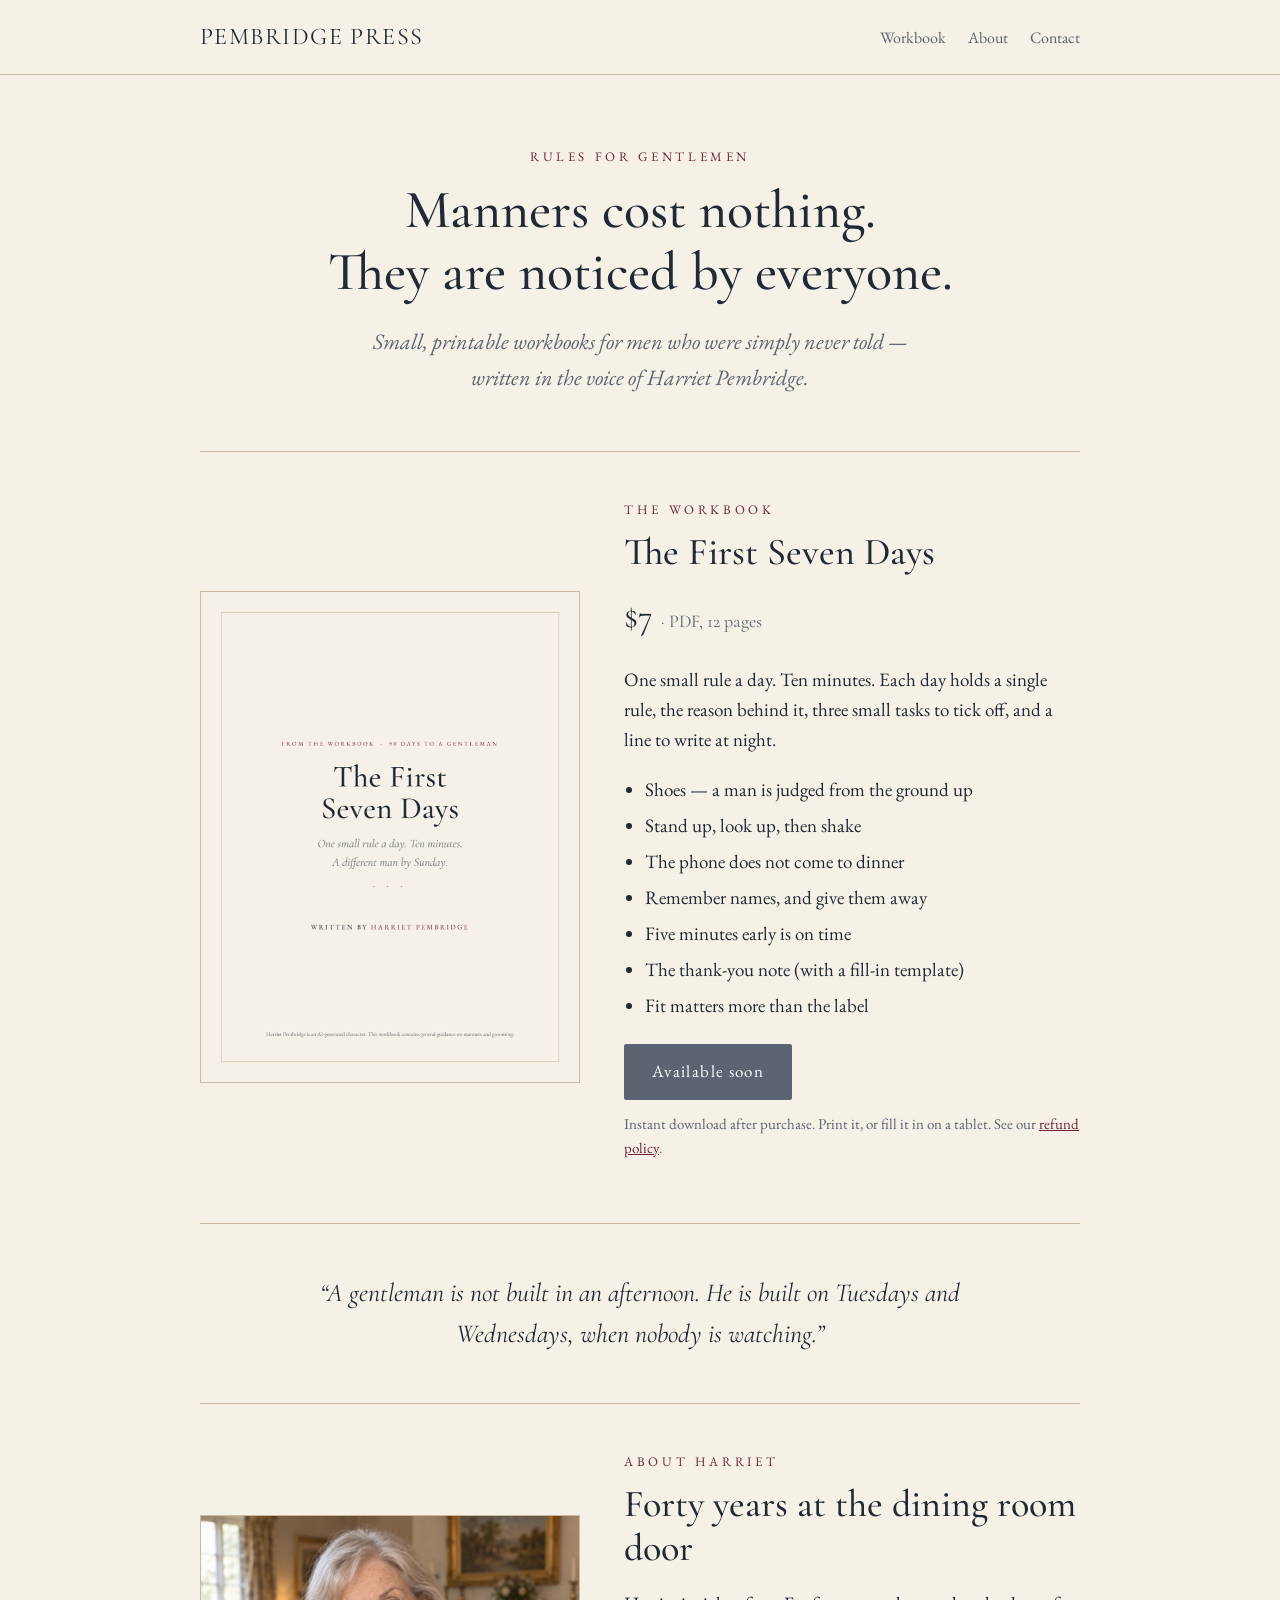
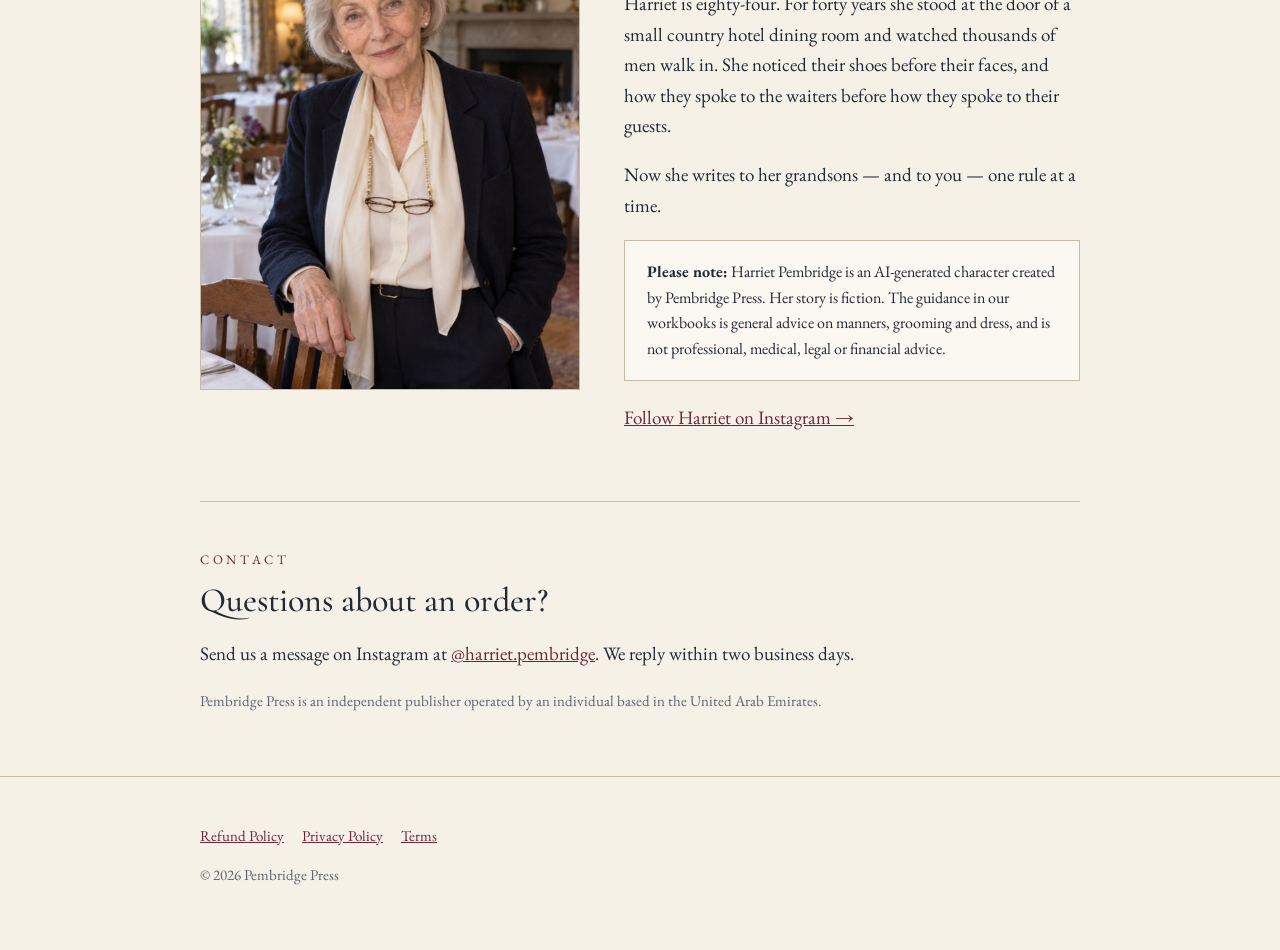
==== index.html @ 54eecc4b "Pembridge Press website Co-Authored-By: Claude Opus 5.5 <noreply@anthropic.com>" ====
<!doctype html>
<html lang="en">
<head>
<meta charset="utf-8">
<meta name="viewport" content="width=device-width, initial-scale=1">
<title>Pembridge Press — Rules for Gentlemen</title>
<meta name="description" content="Printable workbooks on manners, grooming and dress for men, written in the voice of Harriet Pembridge, an AI-generated character.">
<link rel="preconnect" href="https://fonts.googleapis.com">
<link rel="preconnect" href="https://fonts.gstatic.com" crossorigin>
<link href="https://fonts.googleapis.com/css2?family=Cormorant+Garamond:ital,wght@0,500;1,400&family=EB+Garamond:ital,wght@0,400;0,500;1,400&display=swap" rel="stylesheet">
<link rel="stylesheet" href="style.css">
</head>
<body>

<header class="top">
  <div class="wrap">
    <a class="brand" href="./">PEMBRIDGE PRESS</a>
    <nav>
      <a href="#workbook">Workbook</a>
      <a href="#about">About</a>
      <a href="#contact">Contact</a>
    </nav>
  </div>
</header>

<div class="wrap">
  <div class="hero">
    <p class="eyebrow">Rules for Gentlemen</p>
    <h1>Manners cost nothing.<br>They are noticed by everyone.</h1>
    <p class="sub">Small, printable workbooks for men who were simply never told — written in the voice of Harriet Pembridge.</p>
  </div>

  <section id="workbook">
    <div class="split">
      <img src="cover.png" alt="Cover of The First Seven Days workbook" width="695" height="900">
      <div>
        <p class="eyebrow">The workbook</p>
        <h2 style="font-size:38px">The First Seven Days</h2>
        <p class="price">$7 <span style="font-size:18px;color:var(--soft)">· PDF, 12 pages</span></p>
        <p>One small rule a day. Ten minutes. Each day holds a single rule, the reason behind it, three small tasks to tick off, and a line to write at night.</p>
        <ul class="inside">
          <li>Shoes — a man is judged from the ground up</li>
          <li>Stand up, look up, then shake</li>
          <li>The phone does not come to dinner</li>
          <li>Remember names, and give them away</li>
          <li>Five minutes early is on time</li>
          <li>The thank-you note (with a fill-in template)</li>
          <li>Fit matters more than the label</li>
        </ul>
        <a class="button disabled" href="#" aria-disabled="true">Available soon</a>
        <p class="note">Instant download after purchase. Print it, or fill it in on a tablet. See our <a href="refund.html">refund policy</a>.</p>
      </div>
    </div>
  </section>

  <section>
    <p class="quote">“A gentleman is not built in an afternoon. He is built on Tuesdays and Wednesdays, when nobody is watching.”</p>
  </section>

  <section id="about">
    <div class="split">
      <img src="harriet.jpg" alt="Harriet Pembridge, an AI-generated character, standing in a hotel dining room" width="560" height="700">
      <div>
        <p class="eyebrow">About Harriet</p>
        <h2 style="font-size:38px">Forty years at the dining room door</h2>
        <p>Harriet is eighty-four. For forty years she stood at the door of a small country hotel dining room and watched thousands of men walk in. She noticed their shoes before their faces, and how they spoke to the waiters before how they spoke to their guests.</p>
        <p>Now she writes to her grandsons — and to you — one rule at a time.</p>
        <div class="disclosure">
          <strong>Please note:</strong> Harriet Pembridge is an AI-generated character created by Pembridge Press. Her story is fiction. The guidance in our workbooks is general advice on manners, grooming and dress, and is not professional, medical, legal or financial advice.
        </div>
        <p style="margin-top:1.2em"><a href="https://www.instagram.com/harriet.pembridge/">Follow Harriet on Instagram →</a></p>
      </div>
    </div>
  </section>

  <section id="contact">
    <p class="eyebrow">Contact</p>
    <h2 style="font-size:34px">Questions about an order?</h2>
    <p>Send us a message on Instagram at <a href="https://www.instagram.com/harriet.pembridge/">@harriet.pembridge</a>. We reply within two business days.</p>
    <p class="note">Pembridge Press is an independent publisher operated by an individual based in the United Arab Emirates.</p>
  </section>
</div>

<footer>
  <div class="wrap">
    <p class="links"><a href="refund.html">Refund Policy</a><a href="privacy.html">Privacy Policy</a><a href="terms.html">Terms</a></p>
    <p>© 2026 Pembridge Press</p>
  </div>
</footer>

</body>
</html>
---- style.css ----
:root {
  --paper: #f6f1e7;
  --card: #fbf8f2;
  --ink: #1f2a36;
  --soft: #5b6470;
  --accent: #6b2737;
  --rule: #c9bba3;
}
* { box-sizing: border-box; }
html, body { margin: 0; padding: 0; }
body {
  background: var(--paper);
  color: var(--ink);
  font-family: "EB Garamond", Georgia, serif;
  font-size: 19px;
  line-height: 1.6;
}
a { color: var(--accent); }
h1, h2, h3 { font-family: "Cormorant Garamond", Georgia, serif; font-weight: 500; line-height: 1.15; margin: 0 0 0.4em; }
.wrap { max-width: 920px; margin: 0 auto; padding: 0 20px; }
header.top { border-bottom: 1px solid var(--rule); }
header.top .wrap { display: flex; justify-content: space-between; align-items: center; padding-top: 18px; padding-bottom: 18px; }
.brand { font-family: "Cormorant Garamond", serif; font-size: 24px; letter-spacing: 0.06em; color: var(--ink); text-decoration: none; }
nav a { margin-left: 18px; font-size: 16px; text-decoration: none; color: var(--soft); }
.eyebrow { font-size: 13px; letter-spacing: 0.28em; text-transform: uppercase; color: var(--accent); margin: 0 0 0.8em; }
.hero { padding: 72px 0 56px; text-align: center; }
.hero h1 { font-size: 54px; }
.hero p.sub { font-style: italic; font-size: 22px; color: var(--soft); margin: 0.4em auto 0; max-width: 560px; }
section { padding: 48px 0; border-top: 1px solid var(--rule); }
.split { display: grid; grid-template-columns: 1fr 1.2fr; gap: 44px; align-items: center; }
.split img { width: 100%; height: auto; display: block; border: 1px solid var(--rule); background: var(--card); }
.price { font-family: "Cormorant Garamond", serif; font-size: 34px; margin: 0.2em 0 0.6em; }
ul.inside { padding-left: 1.1em; margin: 0.6em 0 1.2em; }
ul.inside li { margin-bottom: 0.3em; }
.button {
  display: inline-block; background: var(--accent); color: #fff; text-decoration: none;
  padding: 14px 28px; font-size: 17px; letter-spacing: 0.08em; border-radius: 2px;
}
.button.disabled { background: var(--soft); pointer-events: none; }
.note { font-size: 15px; color: var(--soft); margin-top: 0.8em; }
.quote { font-family: "Cormorant Garamond", serif; font-style: italic; font-size: 26px; text-align: center; max-width: 640px; margin: 0 auto; }
.disclosure { background: var(--card); border: 1px solid var(--rule); padding: 18px 22px; font-size: 16px; margin-top: 1.2em; }
footer { border-top: 1px solid var(--rule); padding: 32px 0 48px; font-size: 15px; color: var(--soft); }
footer .links a { margin-right: 18px; }
.legal { padding: 56px 0; }
.legal h1 { font-size: 42px; }
.legal h2 { font-size: 26px; margin-top: 1.4em; }
.legal p, .legal li { max-width: 680px; }
@media (max-width: 720px) {
  body { font-size: 18px; }
  .hero { padding: 48px 0 36px; }
  .hero h1 { font-size: 32px; }
  .split { grid-template-columns: 1fr; gap: 28px; }
  header.top .wrap { flex-wrap: wrap; gap: 6px 16px; }
  .brand { font-size: 20px; }
  nav a { margin-left: 0; margin-right: 14px; font-size: 15px; }
  .legal h1 { font-size: 34px; }
}
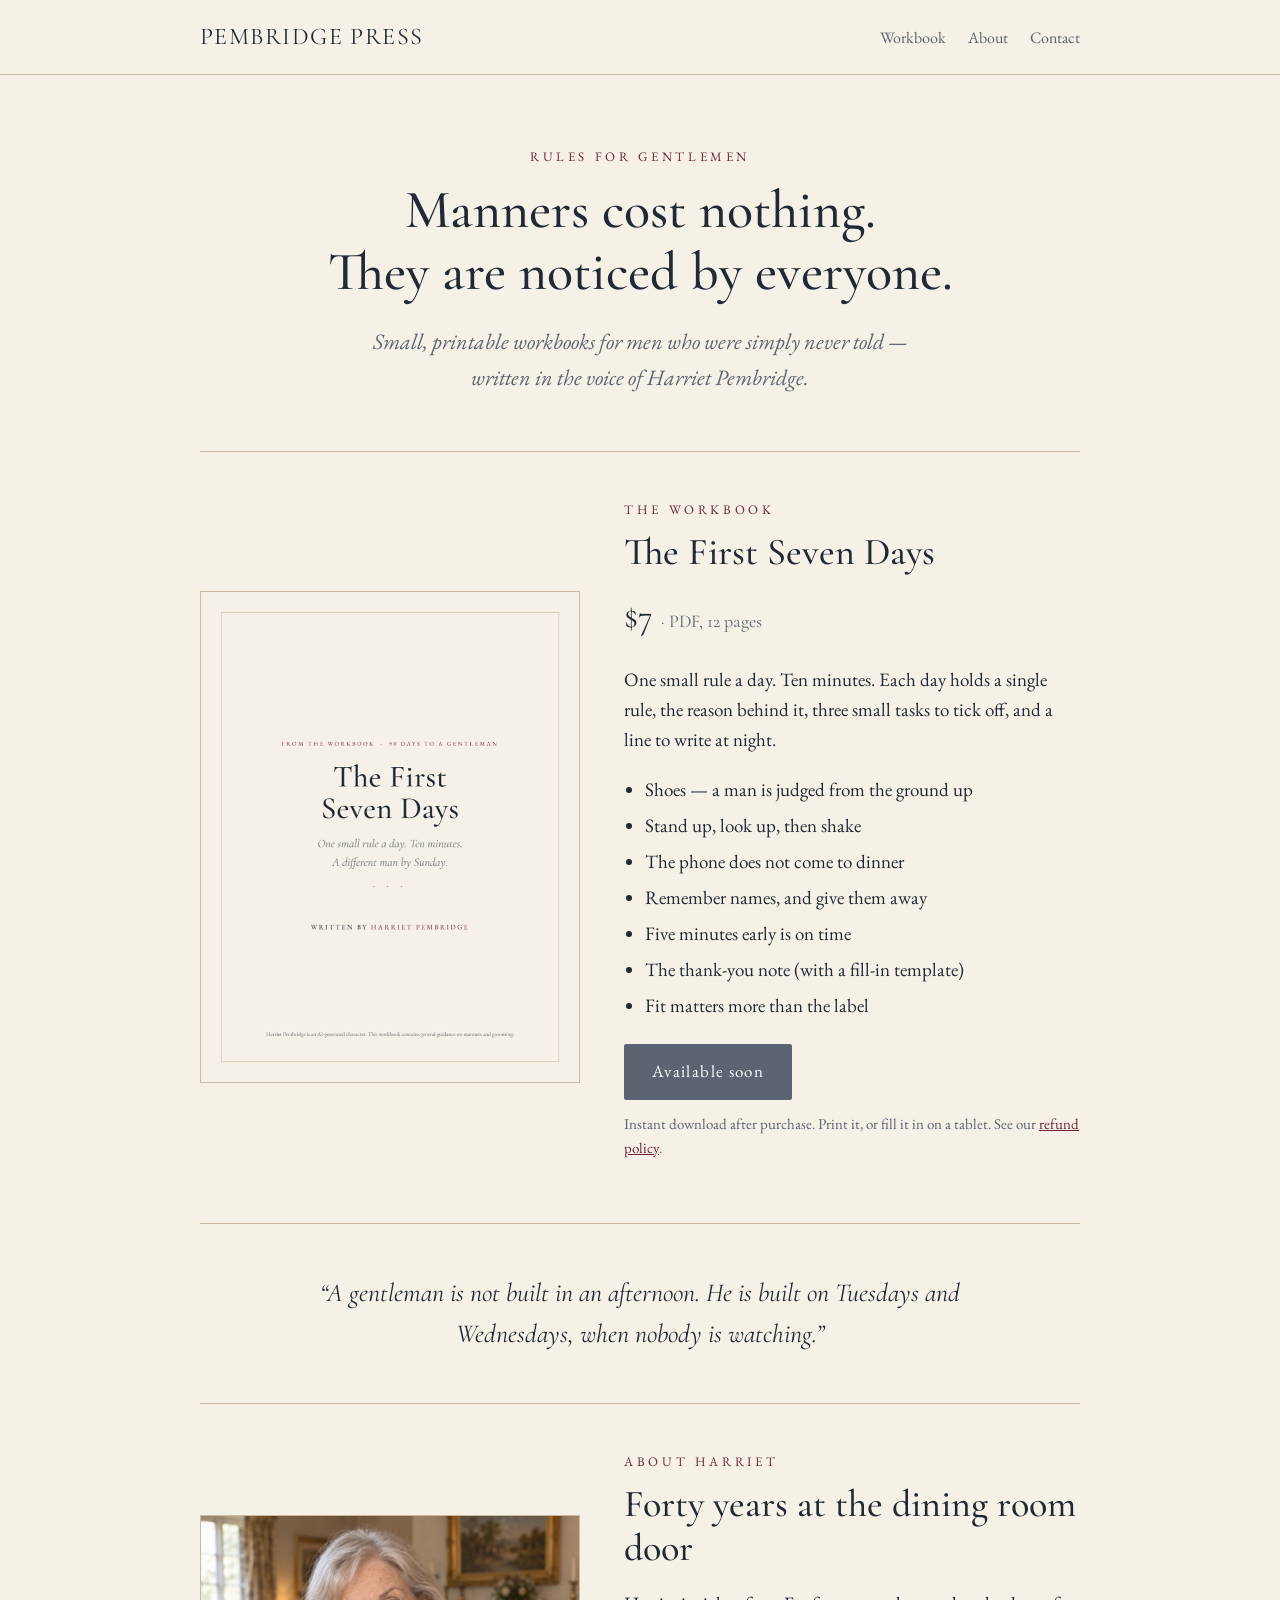
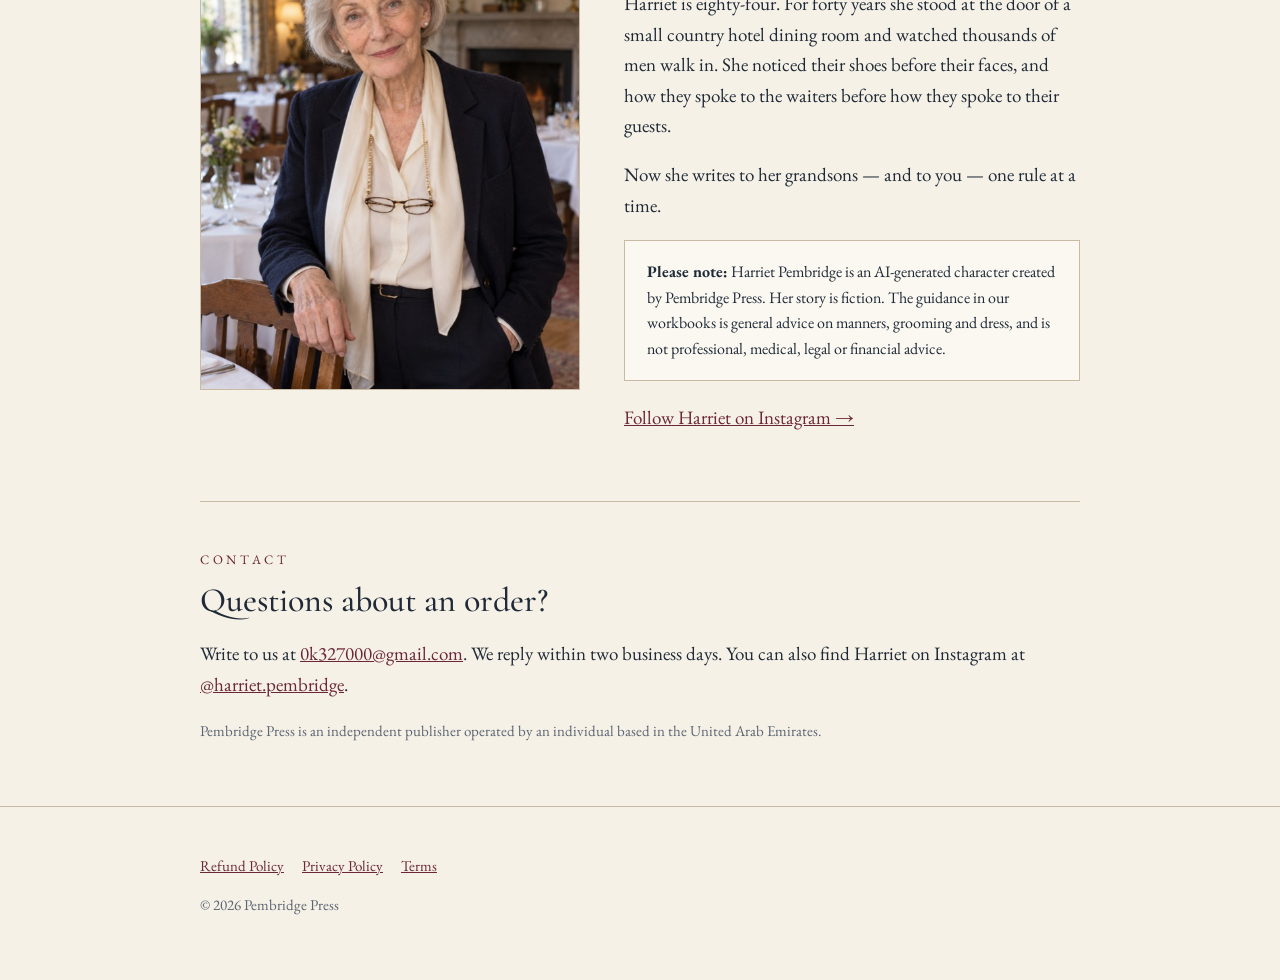
==== commit 5384959f: "Use email as contact Co-Authored-By: Claude Opus 5.5 <noreply@anthropic.com>" ====
--- a/index.html
+++ b/index.html
@@ -76,7 +76,7 @@
   <section id="contact">
     <p class="eyebrow">Contact</p>
     <h2 style="font-size:34px">Questions about an order?</h2>
-    <p>Send us a message on Instagram at <a href="https://www.instagram.com/harriet.pembridge/">@harriet.pembridge</a>. We reply within two business days.</p>
+    <p>Write to us at <a href="mailto:0k327000@gmail.com">0k327000@gmail.com</a>. We reply within two business days. You can also find Harriet on Instagram at <a href="https://www.instagram.com/harriet.pembridge/">@harriet.pembridge</a>.</p>
     <p class="note">Pembridge Press is an independent publisher operated by an individual based in the United Arab Emirates.</p>
   </section>
 </div>
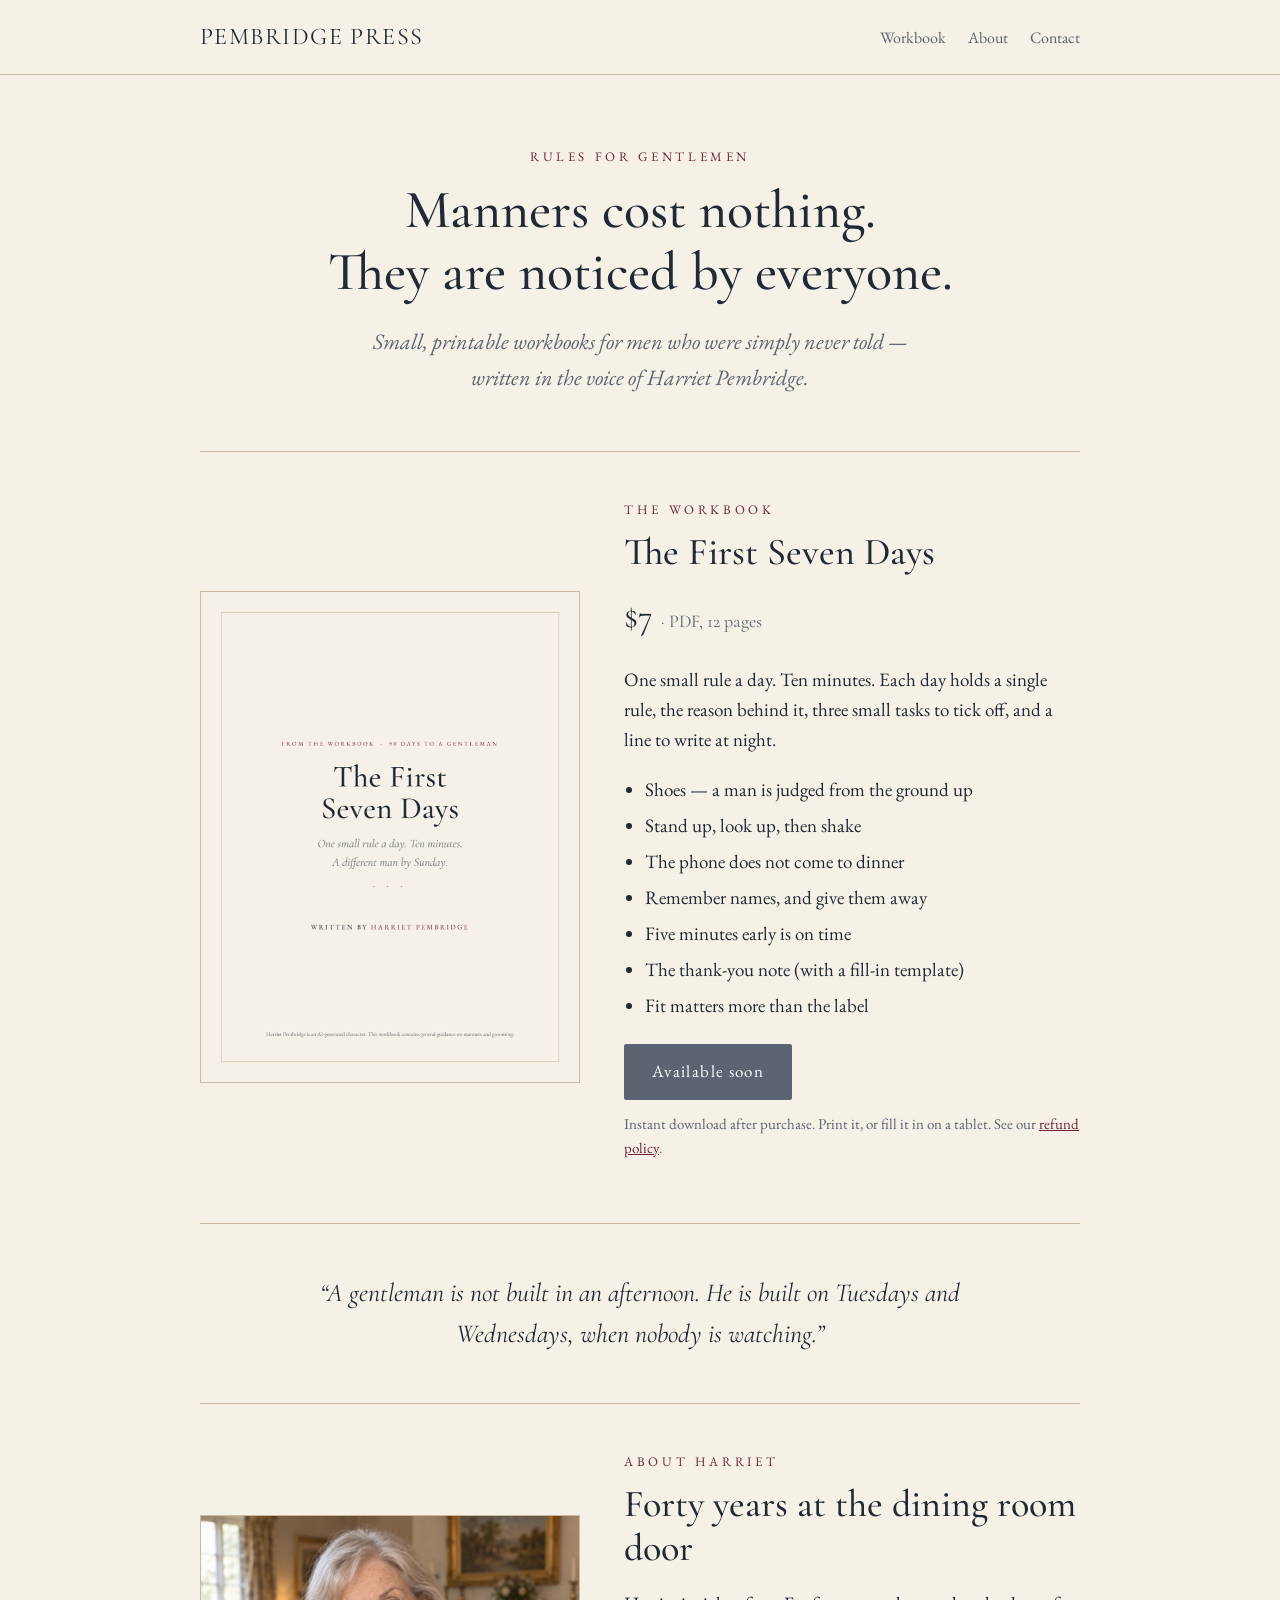
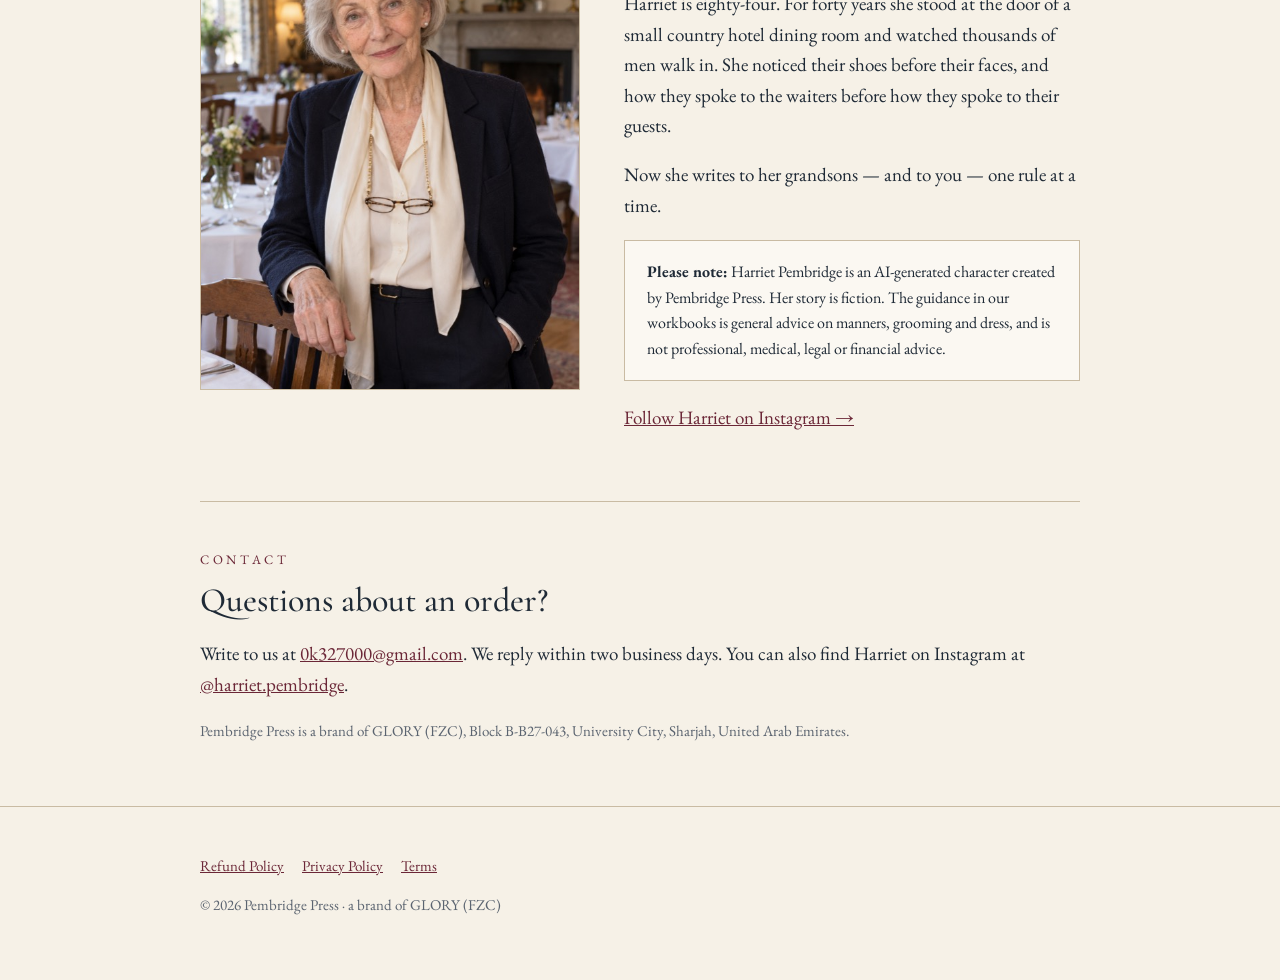
==== commit 37a4f3dc: "Show GLORY (FZC) as operator Co-Authored-By: Claude Opus 5.5 <noreply@anthropic.com>" ====
--- a/index.html
+++ b/index.html
@@ -77,14 +77,14 @@
     <p class="eyebrow">Contact</p>
     <h2 style="font-size:34px">Questions about an order?</h2>
     <p>Write to us at <a href="mailto:0k327000@gmail.com">0k327000@gmail.com</a>. We reply within two business days. You can also find Harriet on Instagram at <a href="https://www.instagram.com/harriet.pembridge/">@harriet.pembridge</a>.</p>
-    <p class="note">Pembridge Press is an independent publisher operated by an individual based in the United Arab Emirates.</p>
+    <p class="note">Pembridge Press is a brand of GLORY (FZC), Block B-B27-043, University City, Sharjah, United Arab Emirates.</p>
   </section>
 </div>
 
 <footer>
   <div class="wrap">
     <p class="links"><a href="refund.html">Refund Policy</a><a href="privacy.html">Privacy Policy</a><a href="terms.html">Terms</a></p>
-    <p>© 2026 Pembridge Press</p>
+    <p>© 2026 Pembridge Press · a brand of GLORY (FZC)</p>
   </div>
 </footer>
 
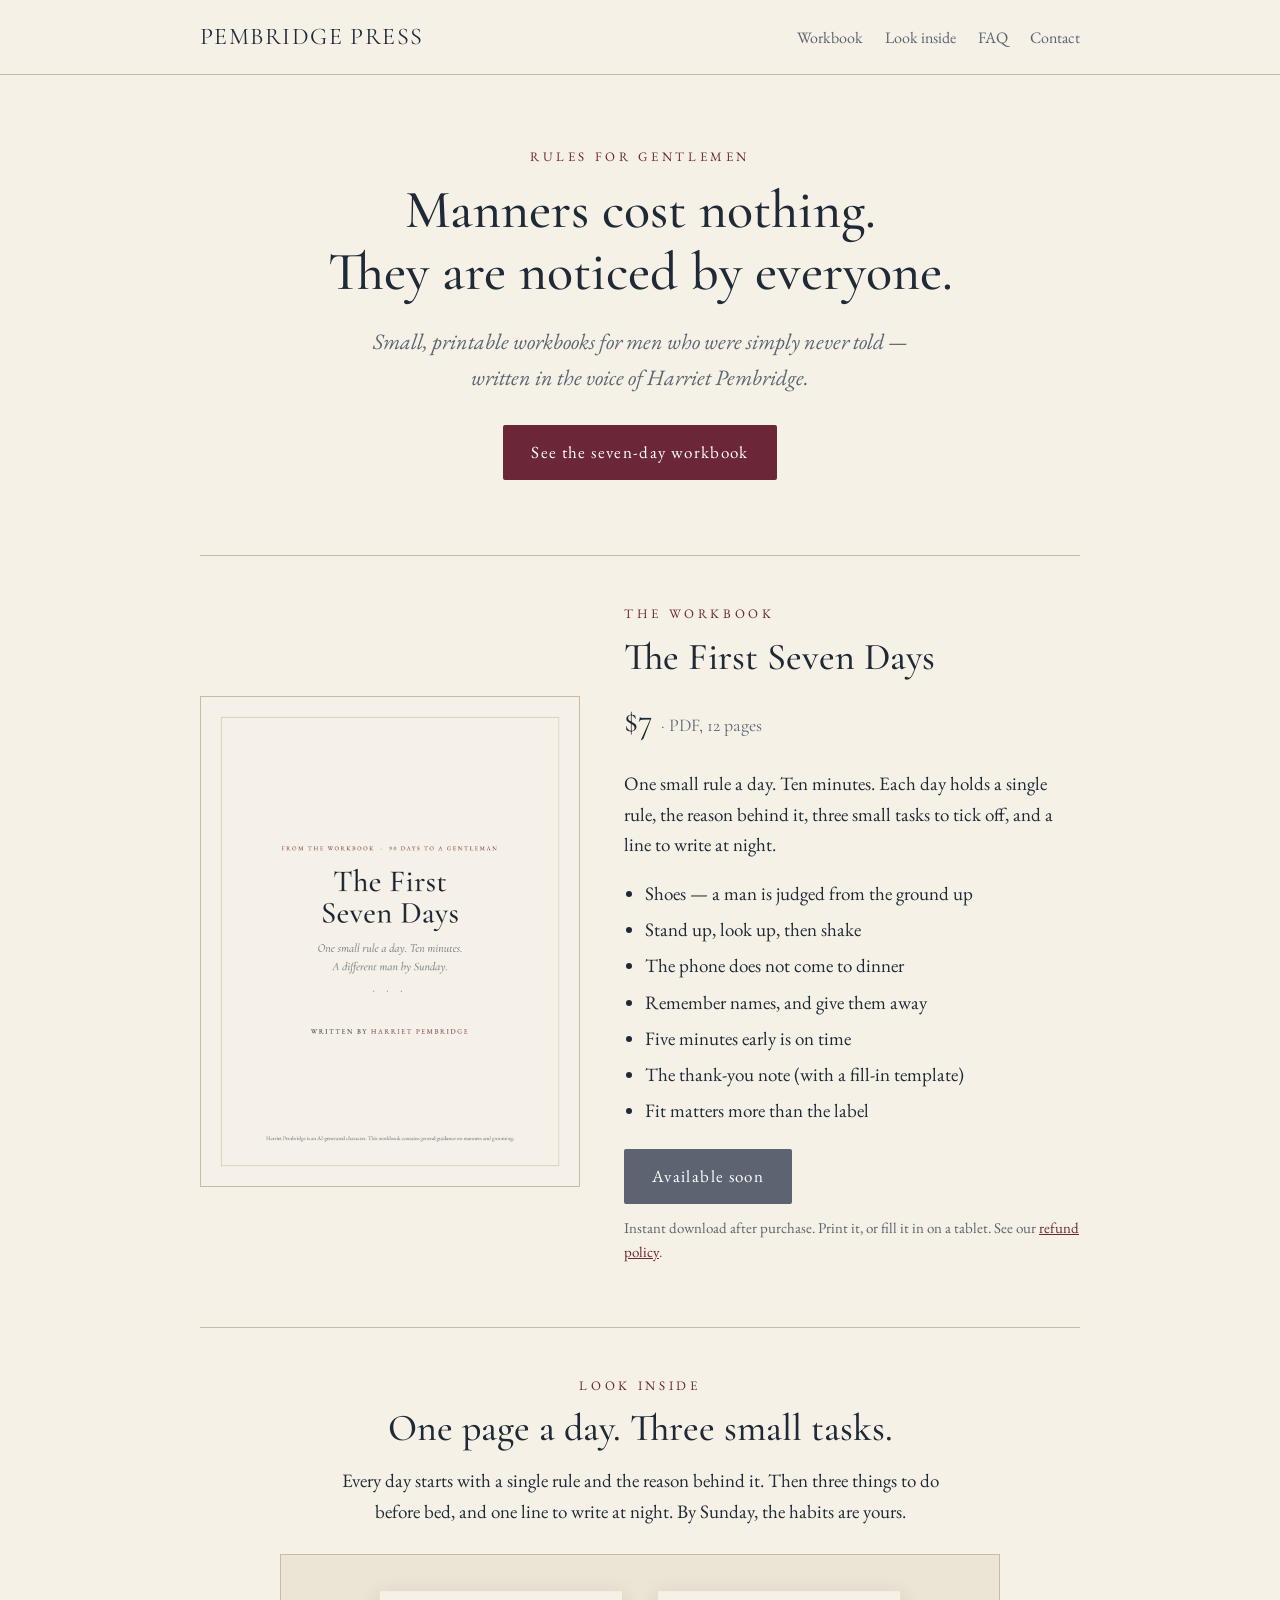
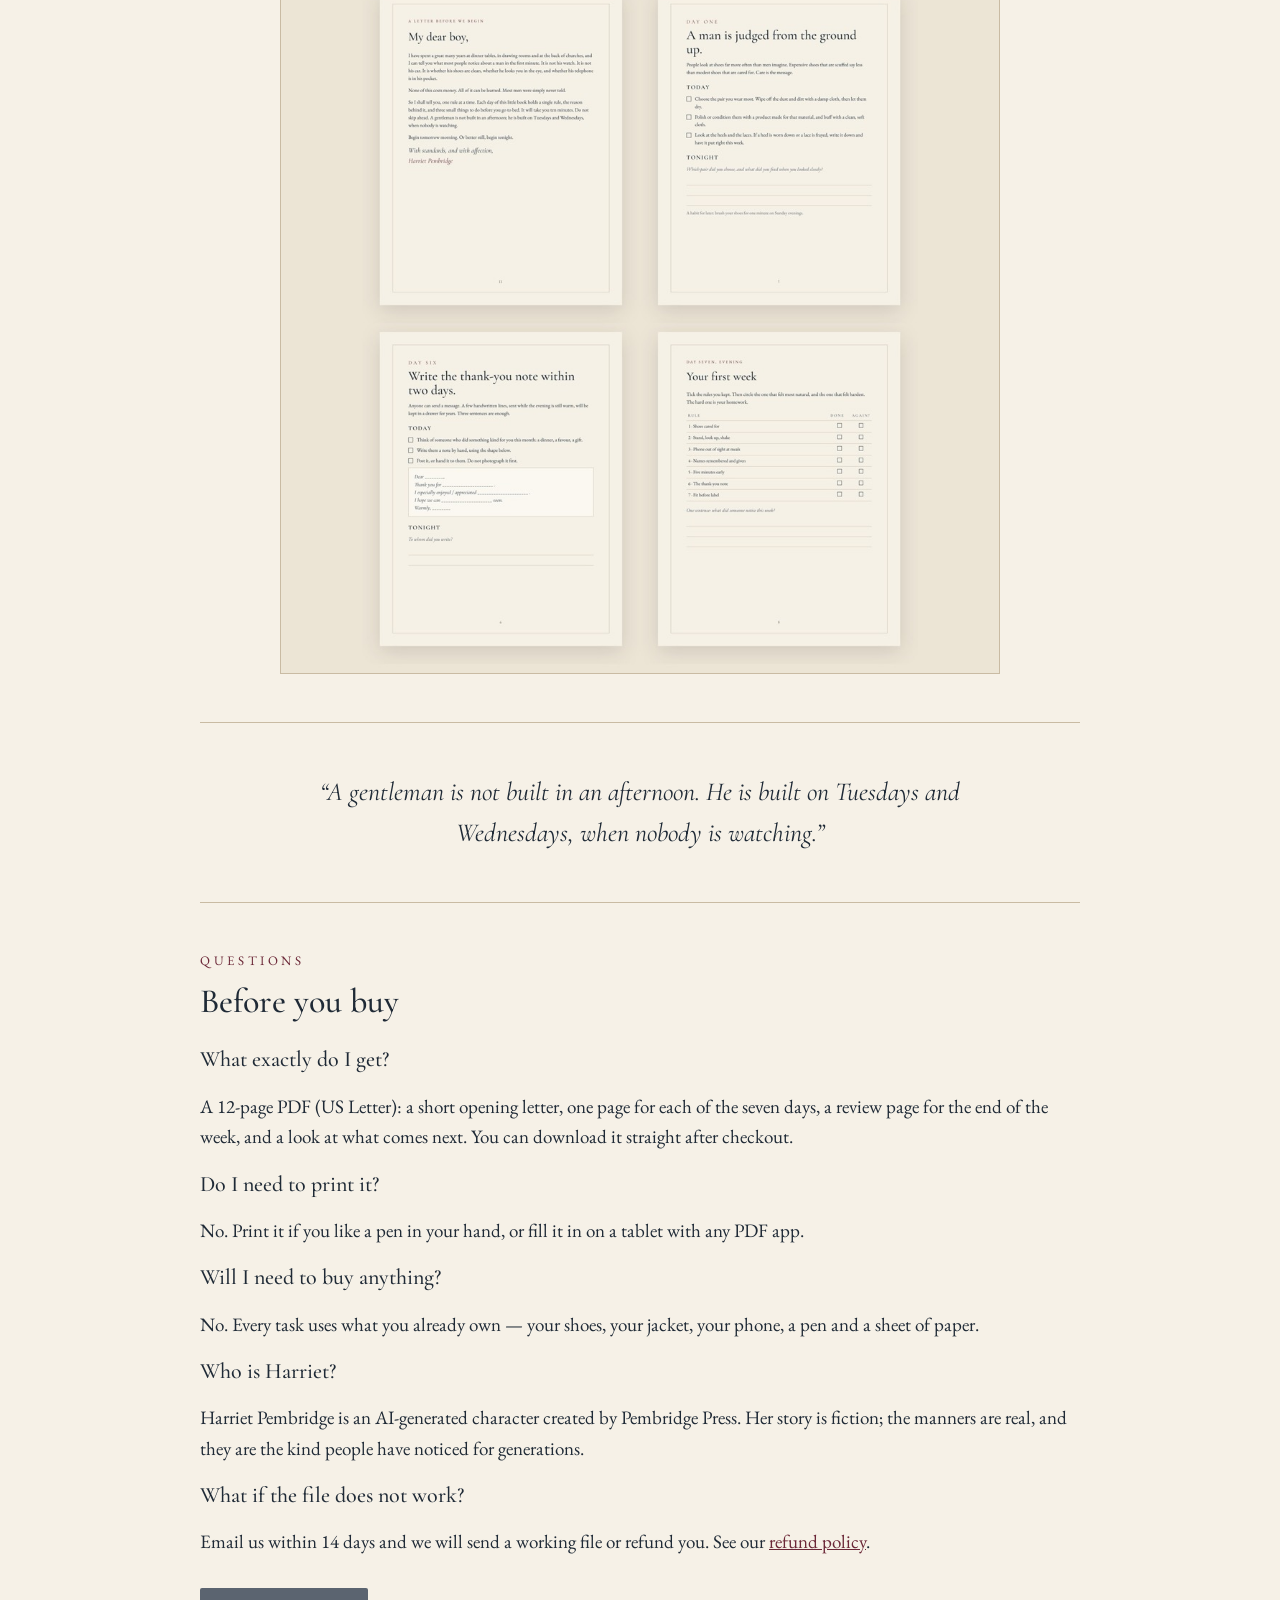
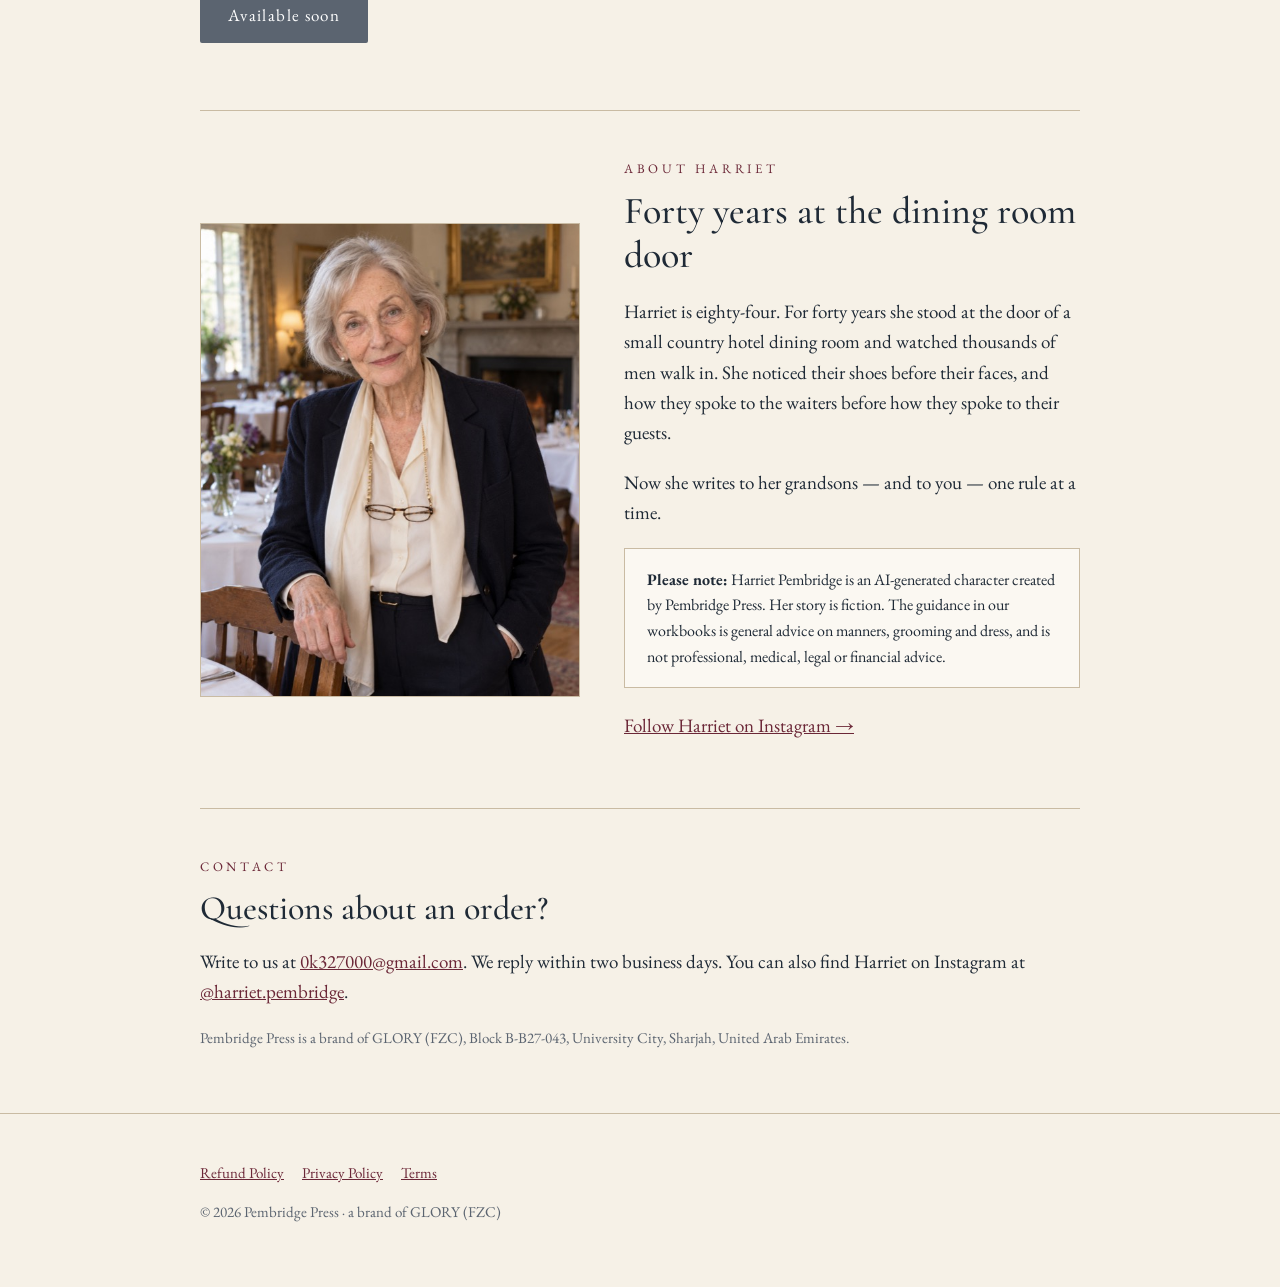
==== commit af5b7d5f: "Add look-inside preview, FAQ, social preview image Co-Authored-By: Claude Opus 5.5 <noreply@anthropi" ====
--- a/index.html
+++ b/index.html
@@ -5,6 +5,11 @@
 <meta name="viewport" content="width=device-width, initial-scale=1">
 <title>Pembridge Press — Rules for Gentlemen</title>
 <meta name="description" content="Printable workbooks on manners, grooming and dress for men, written in the voice of Harriet Pembridge, an AI-generated character.">
+<meta property="og:title" content="The First Seven Days — A Gentleman's Workbook">
+<meta property="og:description" content="One small rule a day. Ten minutes. A different man by Sunday. A 12-page printable workbook from Pembridge Press.">
+<meta property="og:image" content="https://0k327000-boop.github.io/pembridge-press/og.jpg">
+<meta property="og:type" content="website">
+<meta name="twitter:card" content="summary_large_image">
 <link rel="preconnect" href="https://fonts.googleapis.com">
 <link rel="preconnect" href="https://fonts.gstatic.com" crossorigin>
 <link href="https://fonts.googleapis.com/css2?family=Cormorant+Garamond:ital,wght@0,500;1,400&family=EB+Garamond:ital,wght@0,400;0,500;1,400&display=swap" rel="stylesheet">
@@ -17,7 +22,8 @@
     <a class="brand" href="./">PEMBRIDGE PRESS</a>
     <nav>
       <a href="#workbook">Workbook</a>
-      <a href="#about">About</a>
+      <a href="#inside">Look inside</a>
+      <a href="#faq">FAQ</a>
       <a href="#contact">Contact</a>
     </nav>
   </div>
@@ -28,6 +34,7 @@
     <p class="eyebrow">Rules for Gentlemen</p>
     <h1>Manners cost nothing.<br>They are noticed by everyone.</h1>
     <p class="sub">Small, printable workbooks for men who were simply never told — written in the voice of Harriet Pembridge.</p>
+    <p style="margin-top:1.6em"><a class="button buy" href="#workbook">See the seven-day workbook</a></p>
   </div>
 
   <section id="workbook">
@@ -47,14 +54,37 @@
           <li>The thank-you note (with a fill-in template)</li>
           <li>Fit matters more than the label</li>
         </ul>
-        <a class="button disabled" href="#" aria-disabled="true">Available soon</a>
+        <a class="button disabled buy" href="#" aria-disabled="true">Available soon</a>
         <p class="note">Instant download after purchase. Print it, or fill it in on a tablet. See our <a href="refund.html">refund policy</a>.</p>
       </div>
     </div>
   </section>
 
+  <section id="inside">
+    <p class="eyebrow" style="text-align:center">Look inside</p>
+    <h2 style="font-size:38px;text-align:center">One page a day. Three small tasks.</h2>
+    <p style="text-align:center;max-width:620px;margin:0 auto 1.4em">Every day starts with a single rule and the reason behind it. Then three things to do before bed, and one line to write at night. By Sunday, the habits are yours.</p>
+    <img src="inside.jpg" alt="Four pages from inside the workbook: the opening letter, Day One, Day Six with a thank-you note template, and the first-week review" width="1000" height="1000" style="width:100%;max-width:720px;height:auto;display:block;margin:0 auto;border:1px solid var(--rule)">
+  </section>
+
   <section>
     <p class="quote">“A gentleman is not built in an afternoon. He is built on Tuesdays and Wednesdays, when nobody is watching.”</p>
+  </section>
+
+  <section id="faq">
+    <p class="eyebrow">Questions</p>
+    <h2 style="font-size:34px">Before you buy</h2>
+    <h3 style="font-size:22px;margin-top:1.2em">What exactly do I get?</h3>
+    <p>A 12-page PDF (US Letter): a short opening letter, one page for each of the seven days, a review page for the end of the week, and a look at what comes next. You can download it straight after checkout.</p>
+    <h3 style="font-size:22px">Do I need to print it?</h3>
+    <p>No. Print it if you like a pen in your hand, or fill it in on a tablet with any PDF app.</p>
+    <h3 style="font-size:22px">Will I need to buy anything?</h3>
+    <p>No. Every task uses what you already own — your shoes, your jacket, your phone, a pen and a sheet of paper.</p>
+    <h3 style="font-size:22px">Who is Harriet?</h3>
+    <p>Harriet Pembridge is an AI-generated character created by Pembridge Press. Her story is fiction; the manners are real, and they are the kind people have noticed for generations.</p>
+    <h3 style="font-size:22px">What if the file does not work?</h3>
+    <p>Email us within 14 days and we will send a working file or refund you. See our <a href="refund.html">refund policy</a>.</p>
+    <p style="margin-top:1.6em"><a class="button disabled buy" href="#" aria-disabled="true">Available soon</a></p>
   </section>
 
   <section id="about">
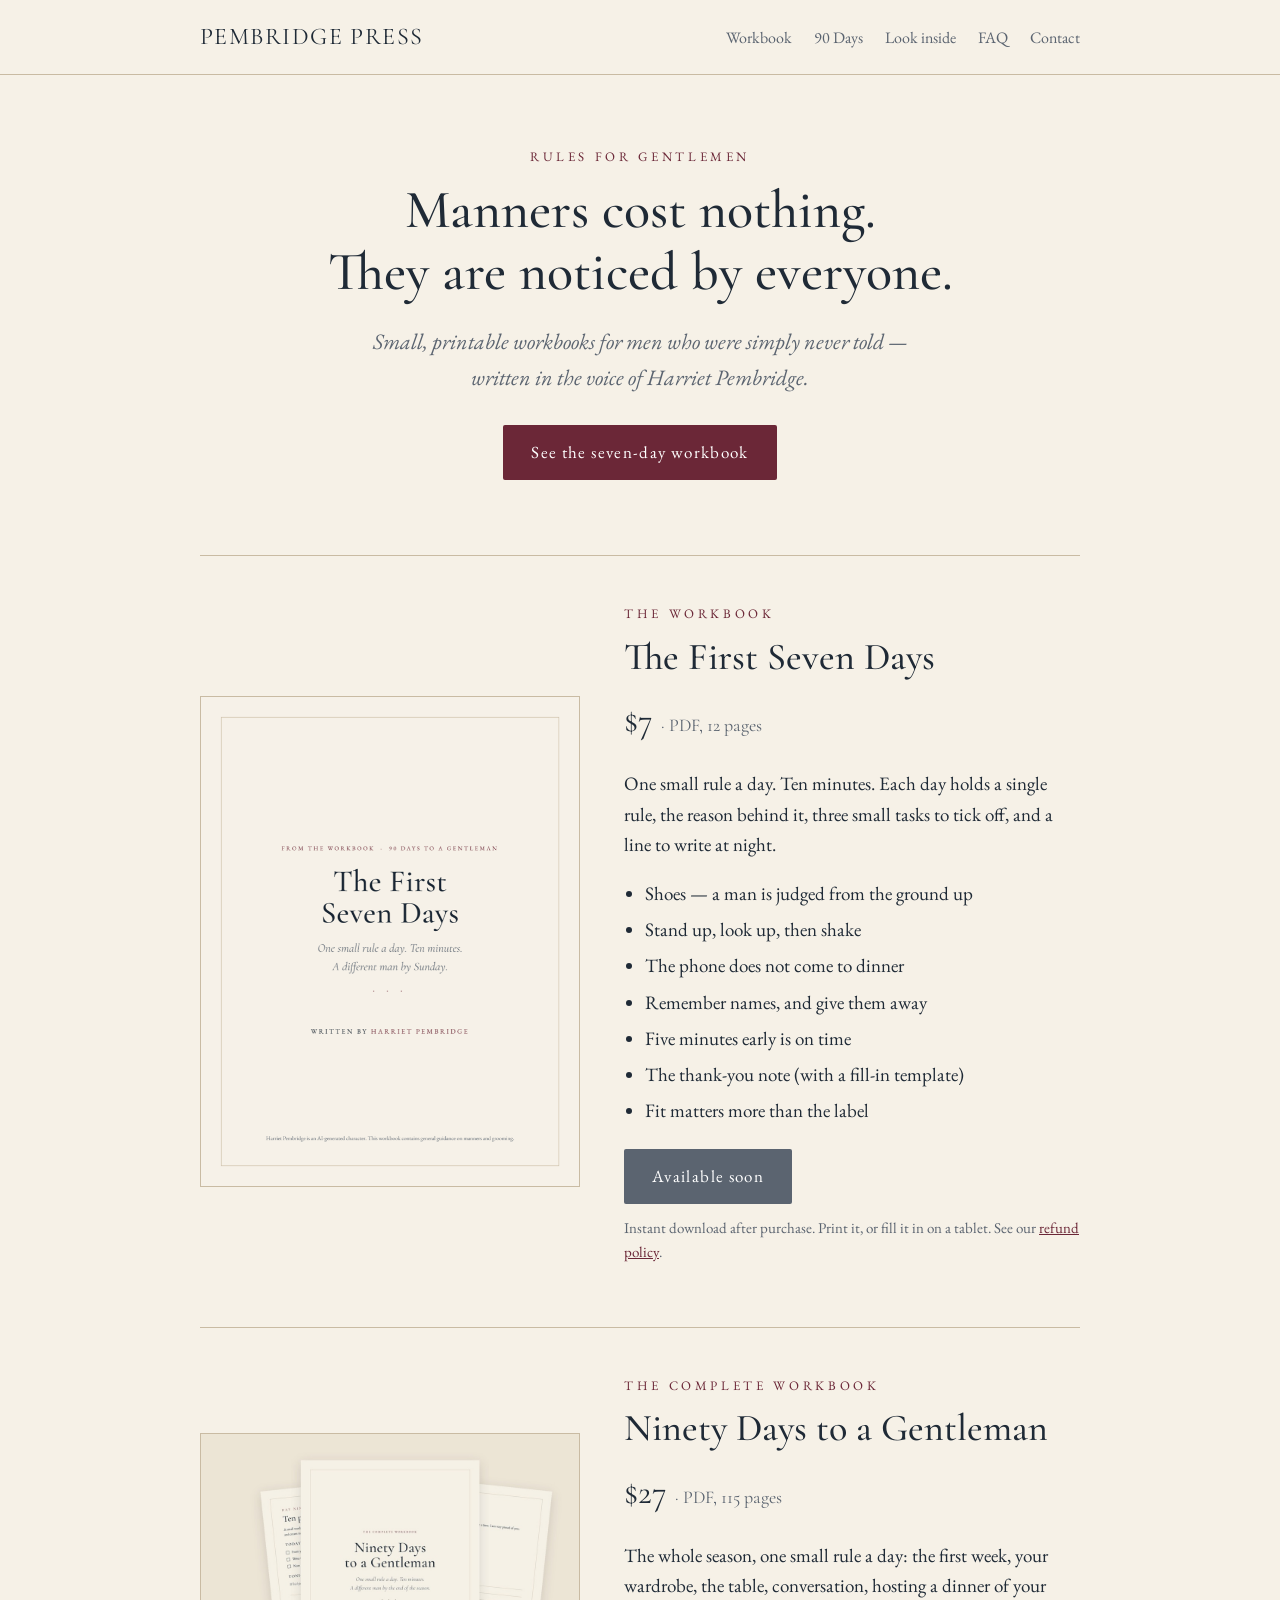
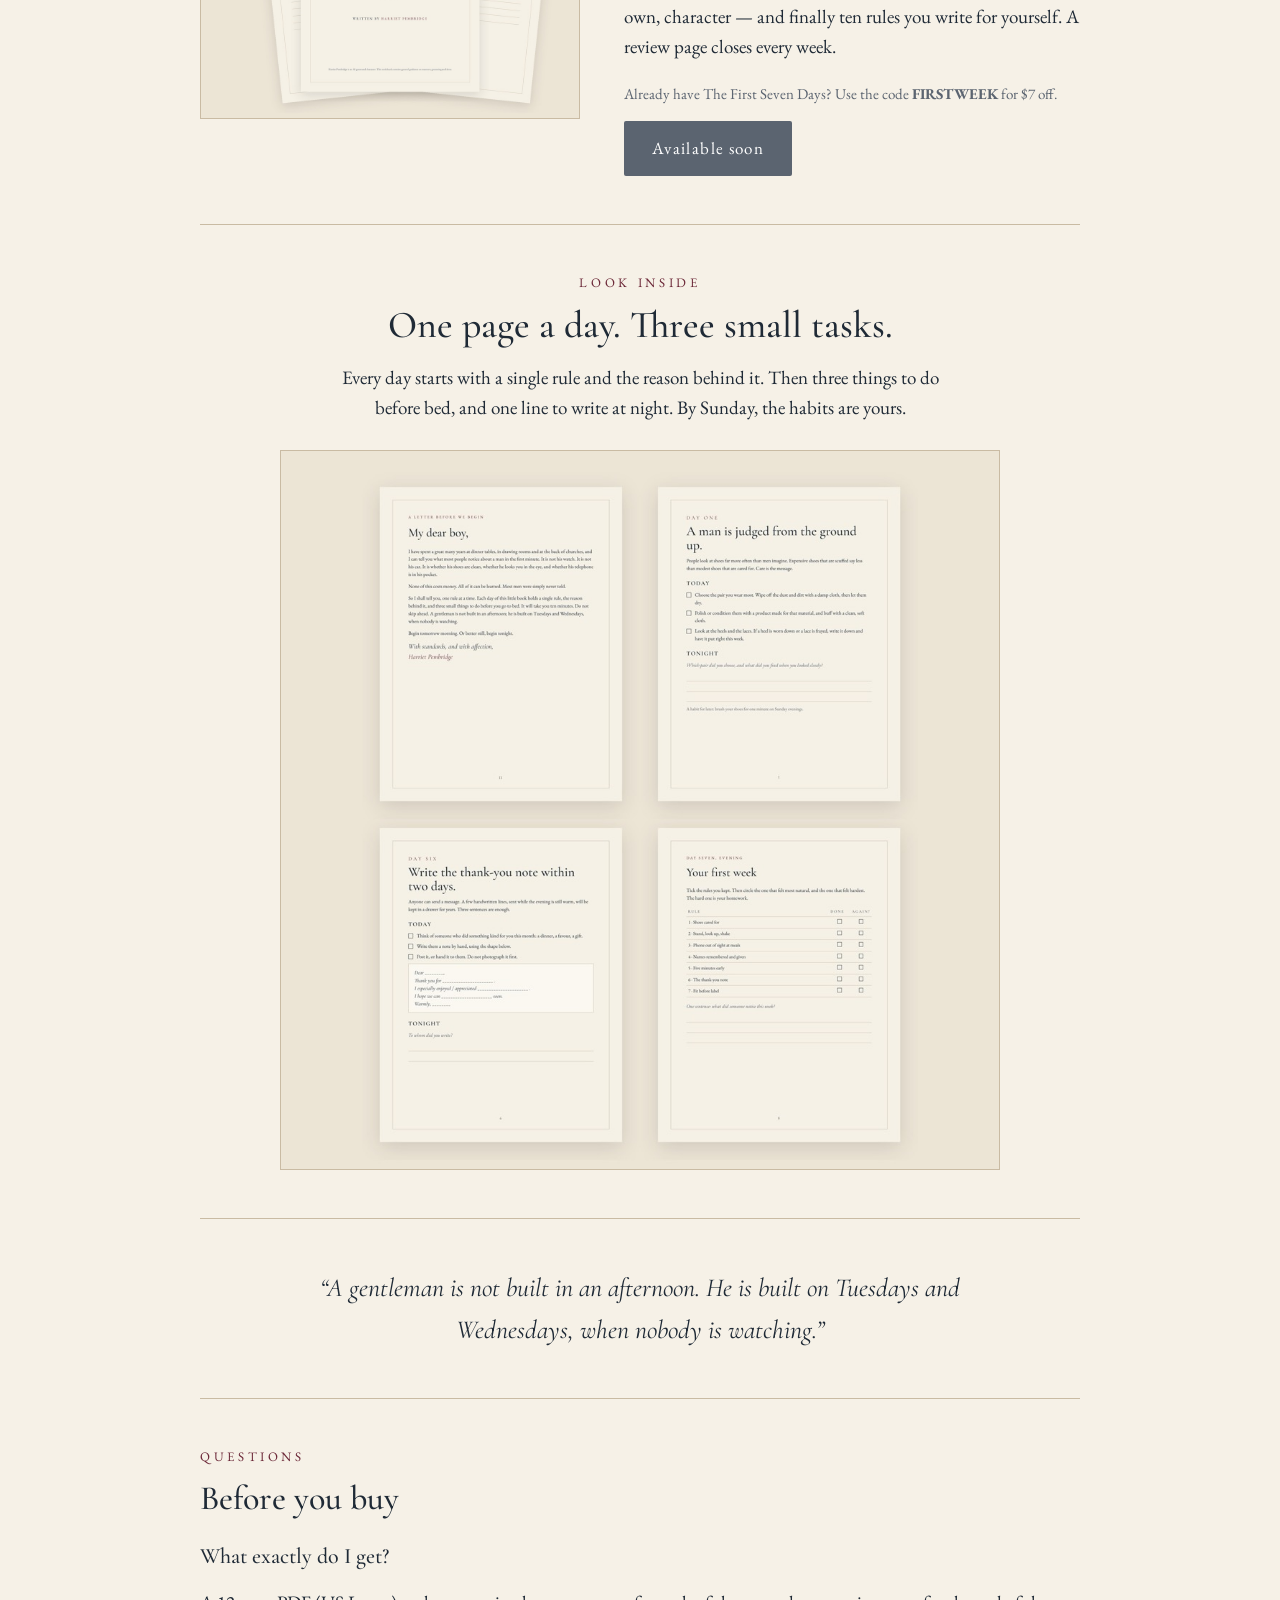
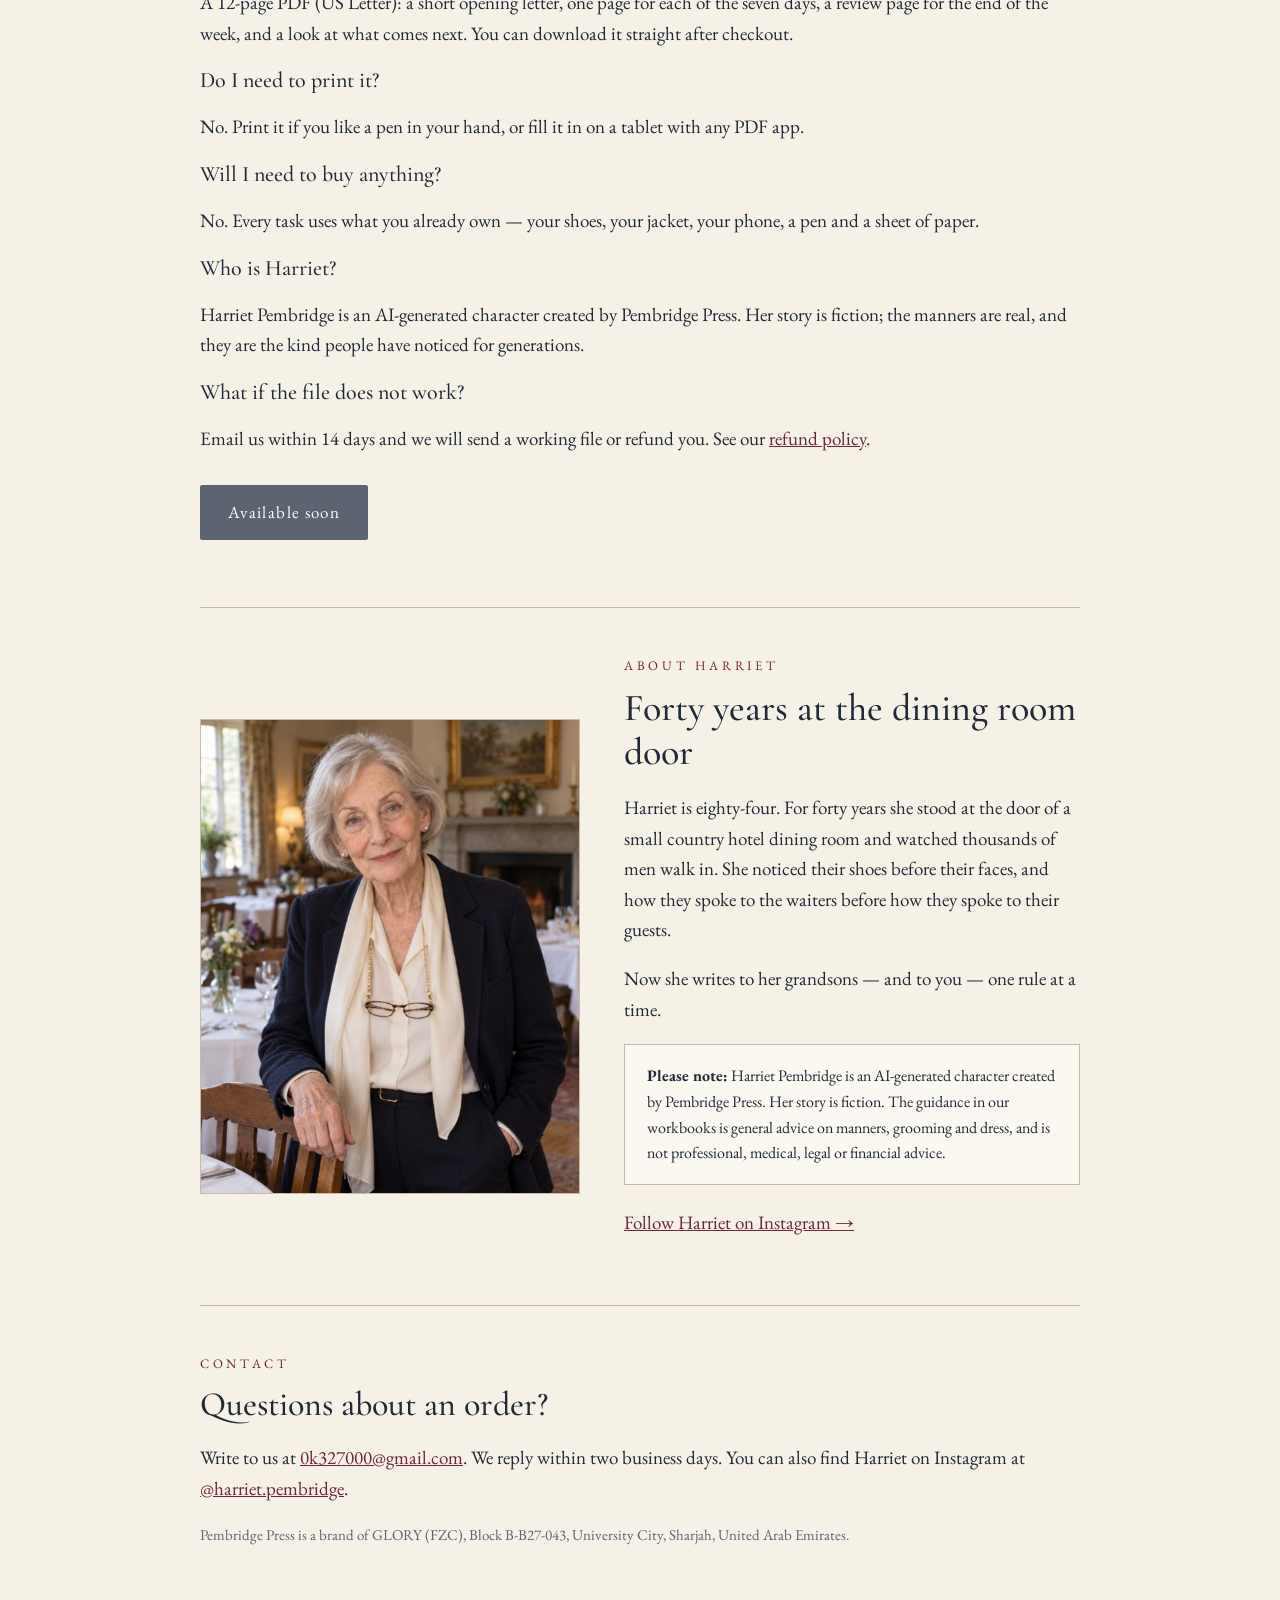
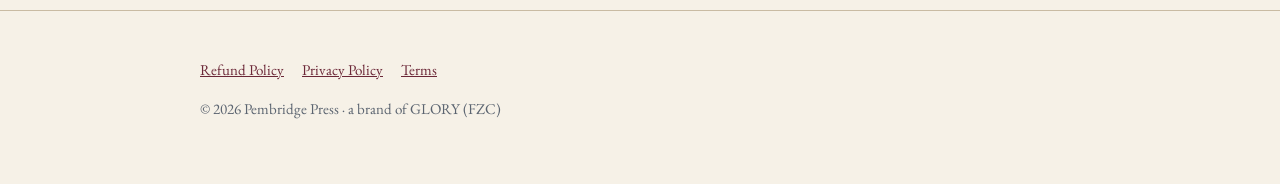
==== commit d4244103: "Add the 90-day workbook section Co-Authored-By: Claude Opus 5.5 <noreply@anthropic.com>" ====
--- a/index.html
+++ b/index.html
@@ -22,6 +22,7 @@
     <a class="brand" href="./">PEMBRIDGE PRESS</a>
     <nav>
       <a href="#workbook">Workbook</a>
+      <a href="#full">90 Days</a>
       <a href="#inside">Look inside</a>
       <a href="#faq">FAQ</a>
       <a href="#contact">Contact</a>
@@ -56,6 +57,20 @@
         </ul>
         <a class="button disabled buy" href="#" aria-disabled="true">Available soon</a>
         <p class="note">Instant download after purchase. Print it, or fill it in on a tablet. See our <a href="refund.html">refund policy</a>.</p>
+      </div>
+    </div>
+  </section>
+
+  <section id="full">
+    <div class="split">
+      <img src="full.jpg" alt="Cover and pages of Ninety Days to a Gentleman" width="1000" height="750">
+      <div>
+        <p class="eyebrow">The complete workbook</p>
+        <h2 style="font-size:38px">Ninety Days to a Gentleman</h2>
+        <p class="price">$27 <span style="font-size:18px;color:var(--soft)">· PDF, 115 pages</span></p>
+        <p>The whole season, one small rule a day: the first week, your wardrobe, the table, conversation, hosting a dinner of your own, character — and finally ten rules you write for yourself. A review page closes every week.</p>
+        <p class="note" style="margin-top:0">Already have The First Seven Days? Use the code <b>FIRSTWEEK</b> for $7 off.</p>
+        <a class="button disabled buy-full" href="#" aria-disabled="true">Available soon</a>
       </div>
     </div>
   </section>
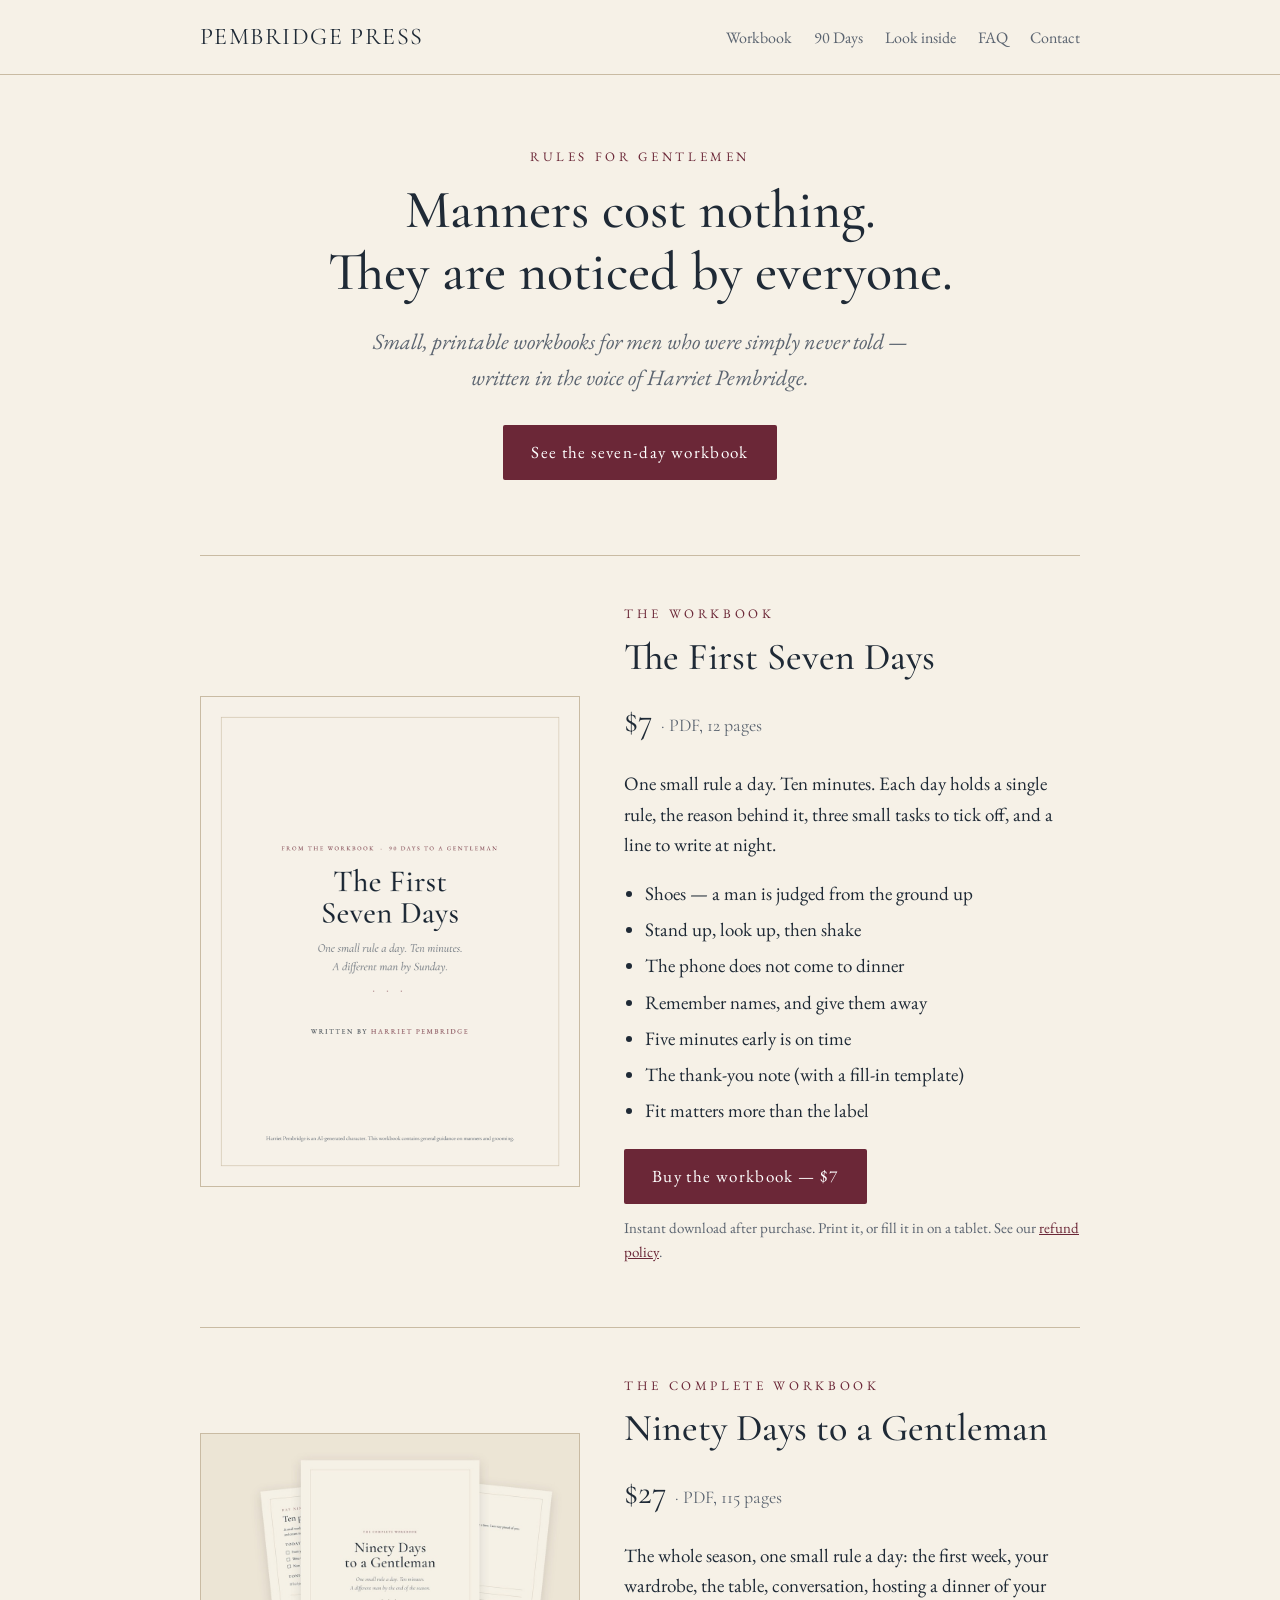
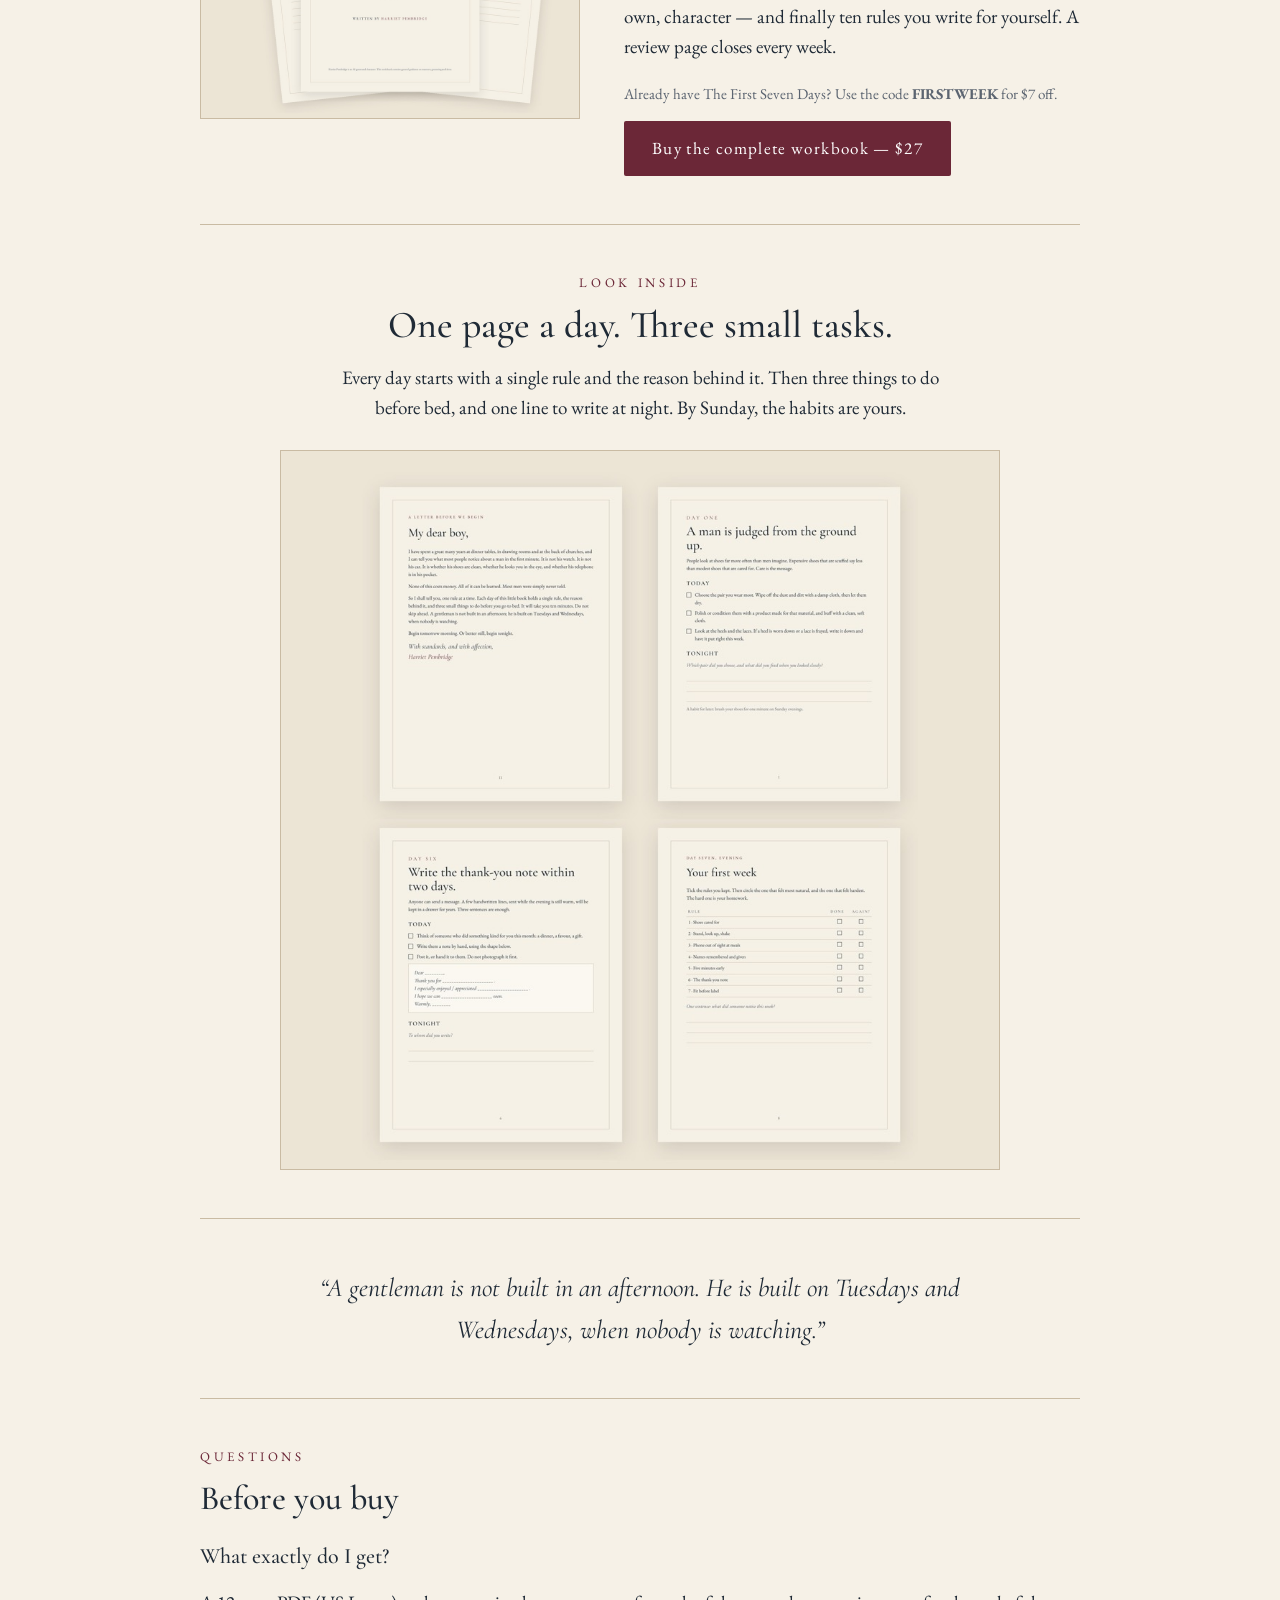
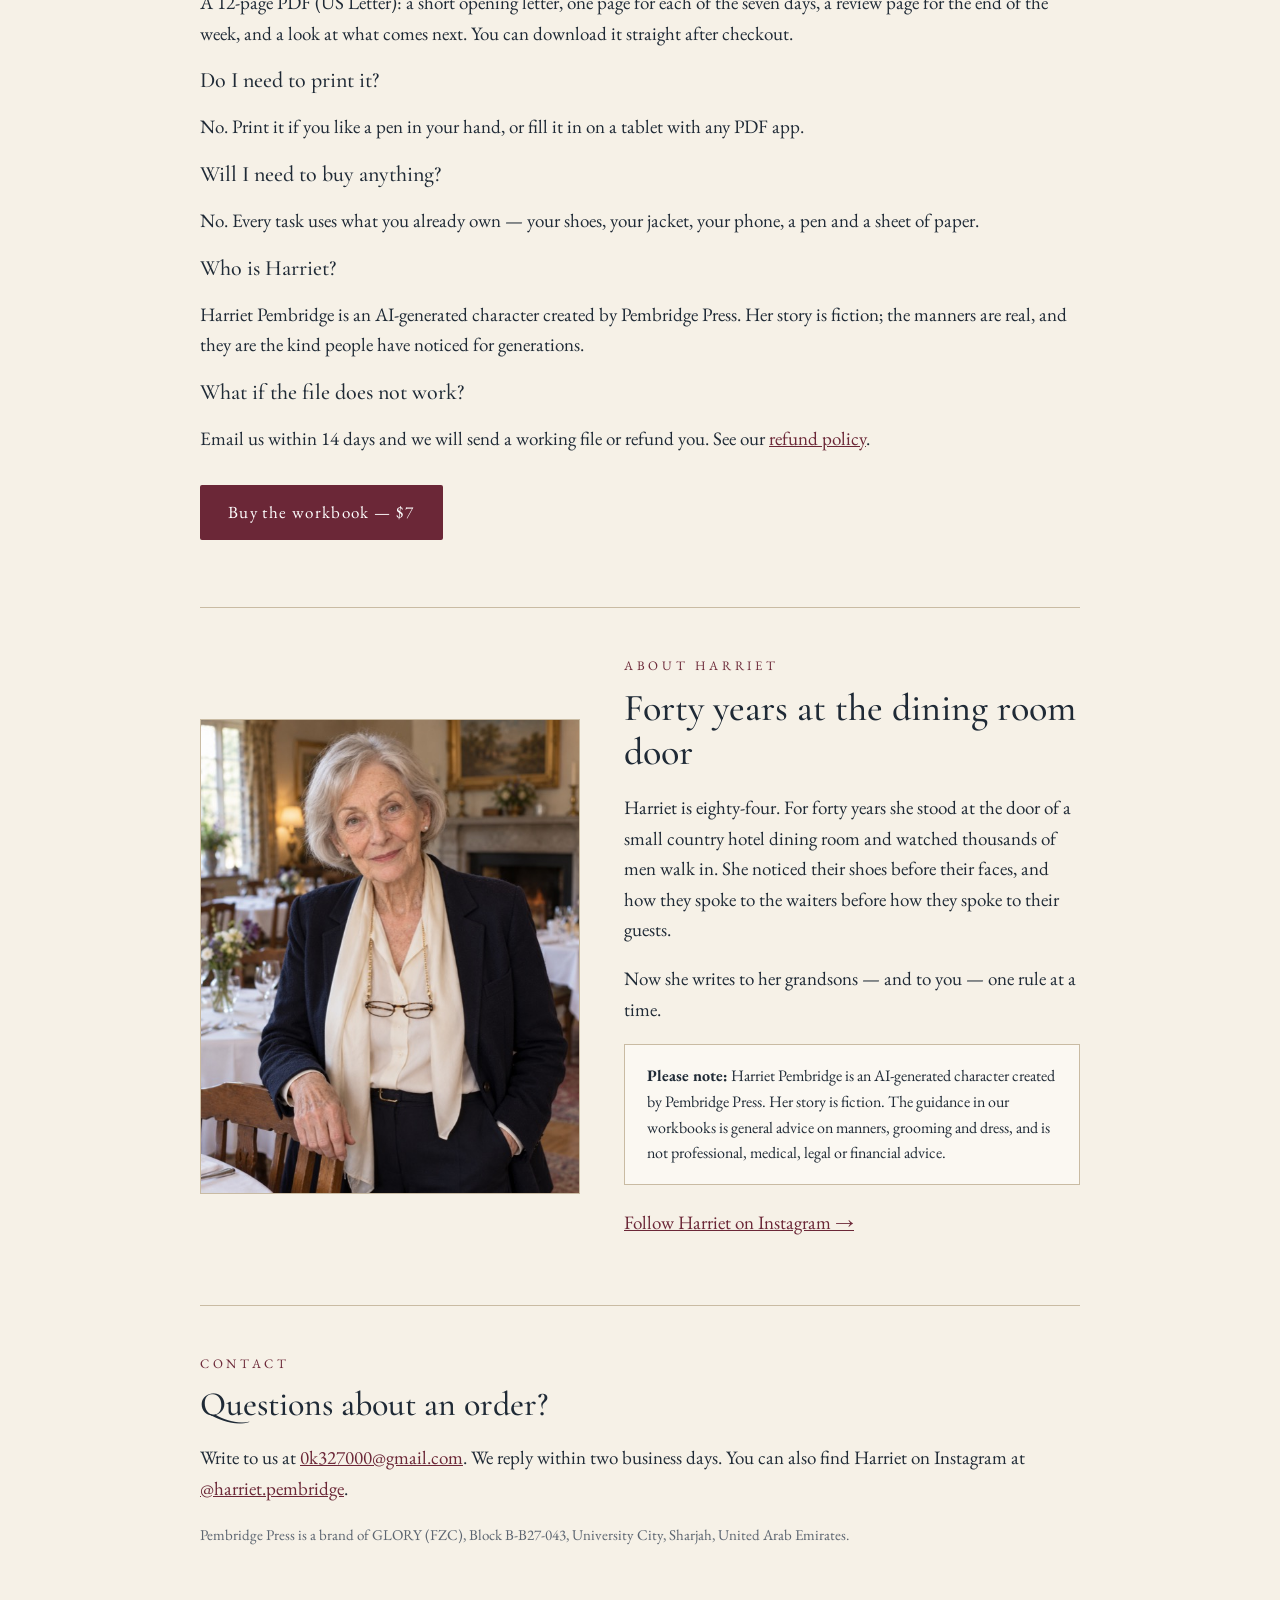
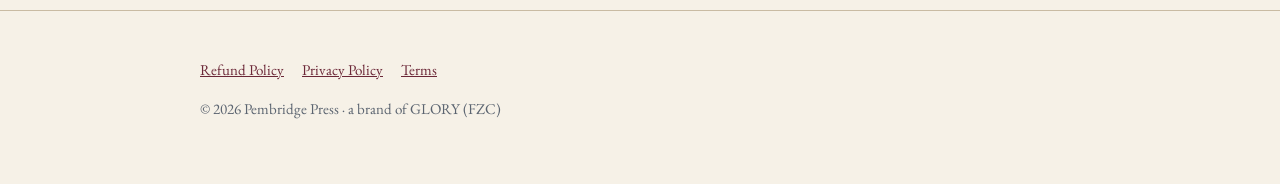
==== commit 56de8789: "Link buy buttons to Payhip; payments via PayPal Co-Authored-By: Claude Opus 5.5 <noreply@anthropic.c" ====
--- a/index.html
+++ b/index.html
@@ -55,7 +55,7 @@
           <li>The thank-you note (with a fill-in template)</li>
           <li>Fit matters more than the label</li>
         </ul>
-        <a class="button disabled buy" href="#" aria-disabled="true">Available soon</a>
+        <a class="button buy" href="https://payhip.com/b/6vKSg">Buy the workbook — $7</a>
         <p class="note">Instant download after purchase. Print it, or fill it in on a tablet. See our <a href="refund.html">refund policy</a>.</p>
       </div>
     </div>
@@ -70,7 +70,7 @@
         <p class="price">$27 <span style="font-size:18px;color:var(--soft)">· PDF, 115 pages</span></p>
         <p>The whole season, one small rule a day: the first week, your wardrobe, the table, conversation, hosting a dinner of your own, character — and finally ten rules you write for yourself. A review page closes every week.</p>
         <p class="note" style="margin-top:0">Already have The First Seven Days? Use the code <b>FIRSTWEEK</b> for $7 off.</p>
-        <a class="button disabled buy-full" href="#" aria-disabled="true">Available soon</a>
+        <a class="button buy-full" href="https://payhip.com/b/mu5NZ">Buy the complete workbook — $27</a>
       </div>
     </div>
   </section>
@@ -99,7 +99,7 @@
     <p>Harriet Pembridge is an AI-generated character created by Pembridge Press. Her story is fiction; the manners are real, and they are the kind people have noticed for generations.</p>
     <h3 style="font-size:22px">What if the file does not work?</h3>
     <p>Email us within 14 days and we will send a working file or refund you. See our <a href="refund.html">refund policy</a>.</p>
-    <p style="margin-top:1.6em"><a class="button disabled buy" href="#" aria-disabled="true">Available soon</a></p>
+    <p style="margin-top:1.6em"><a class="button buy" href="https://payhip.com/b/6vKSg">Buy the workbook — $7</a></p>
   </section>
 
   <section id="about">
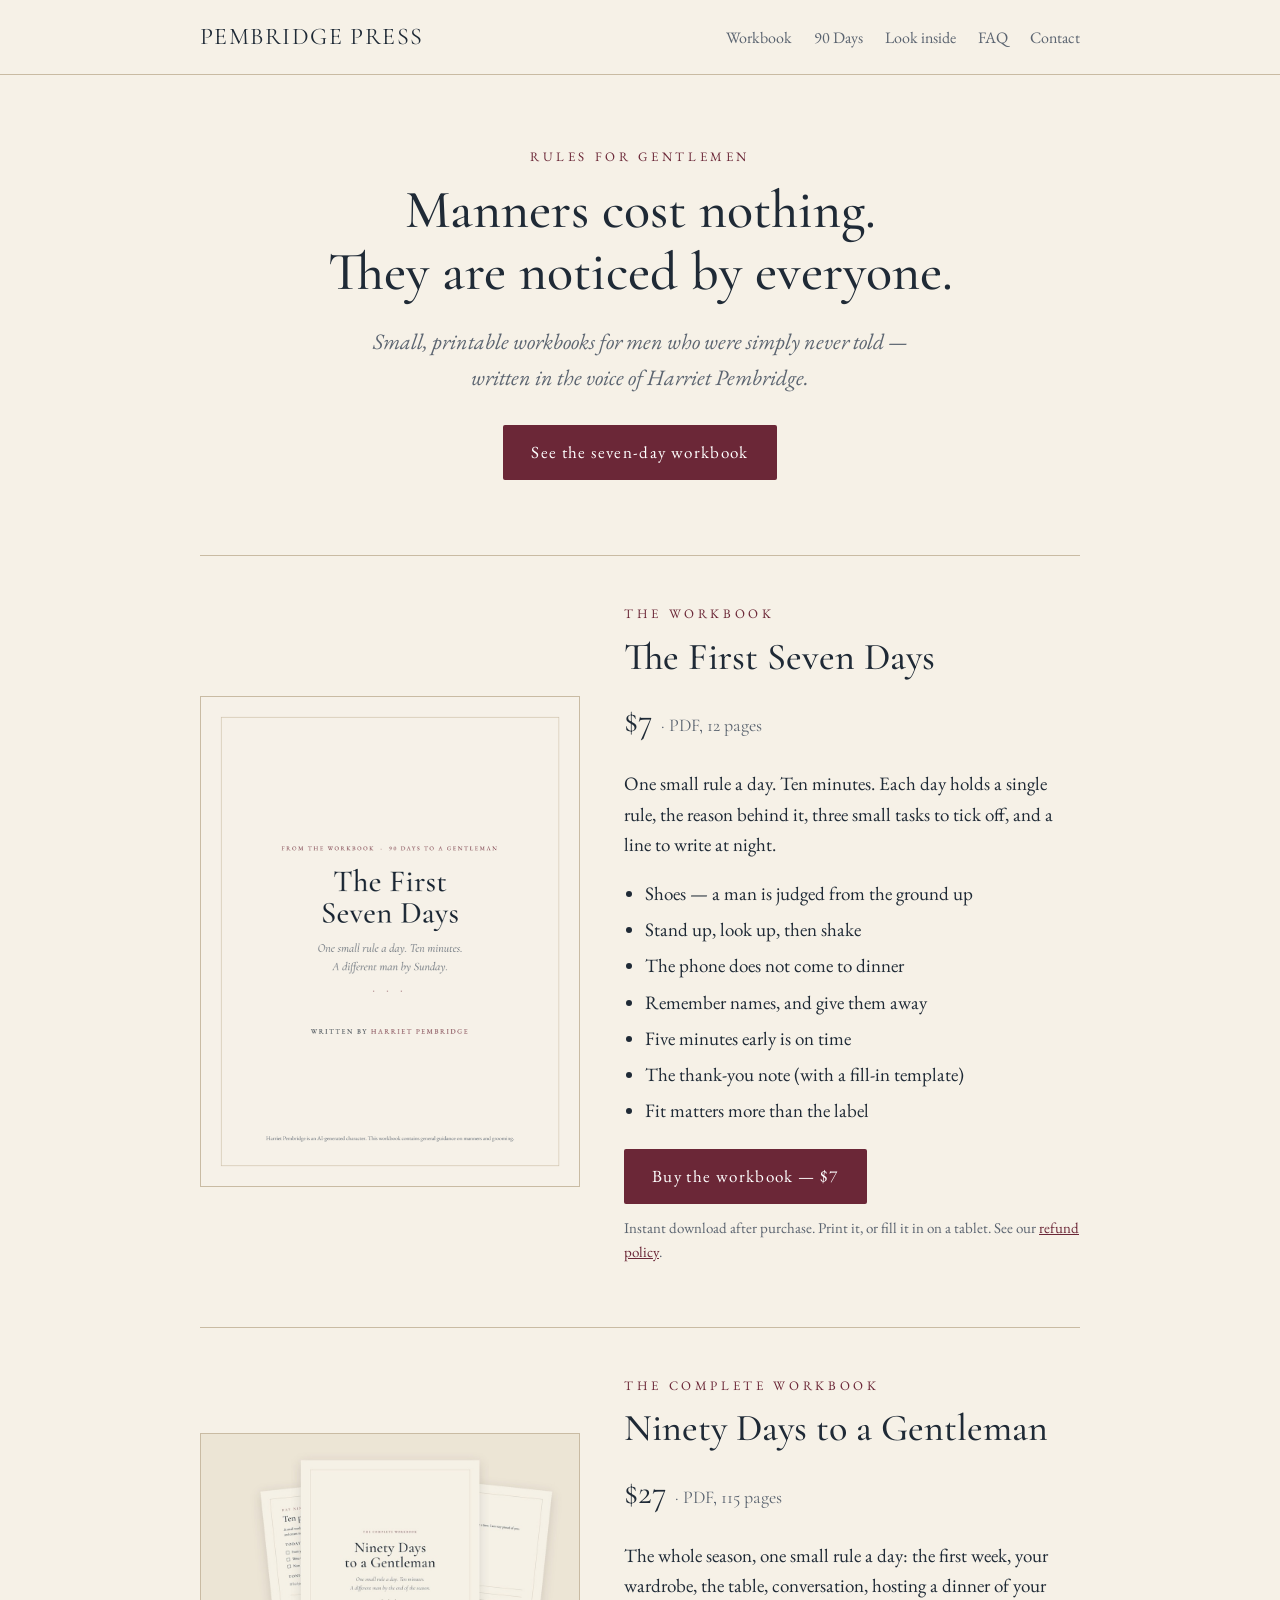
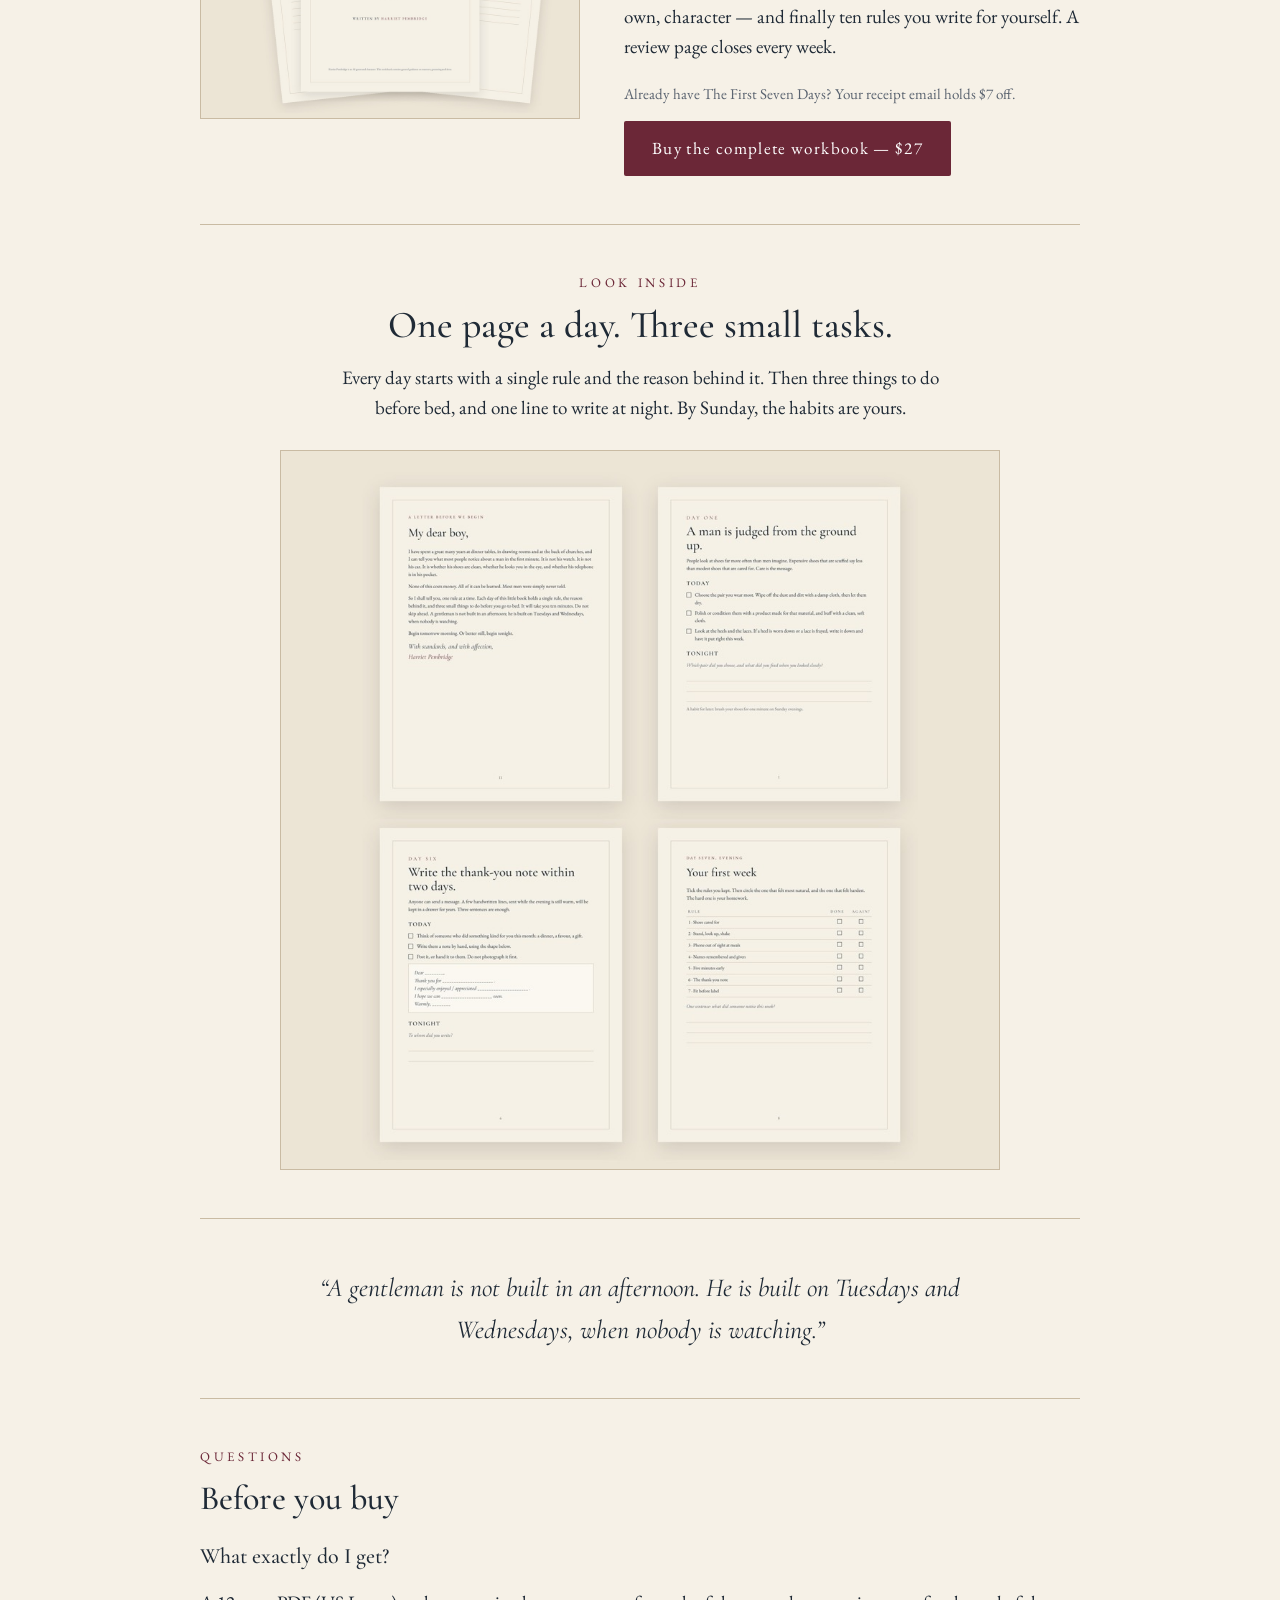
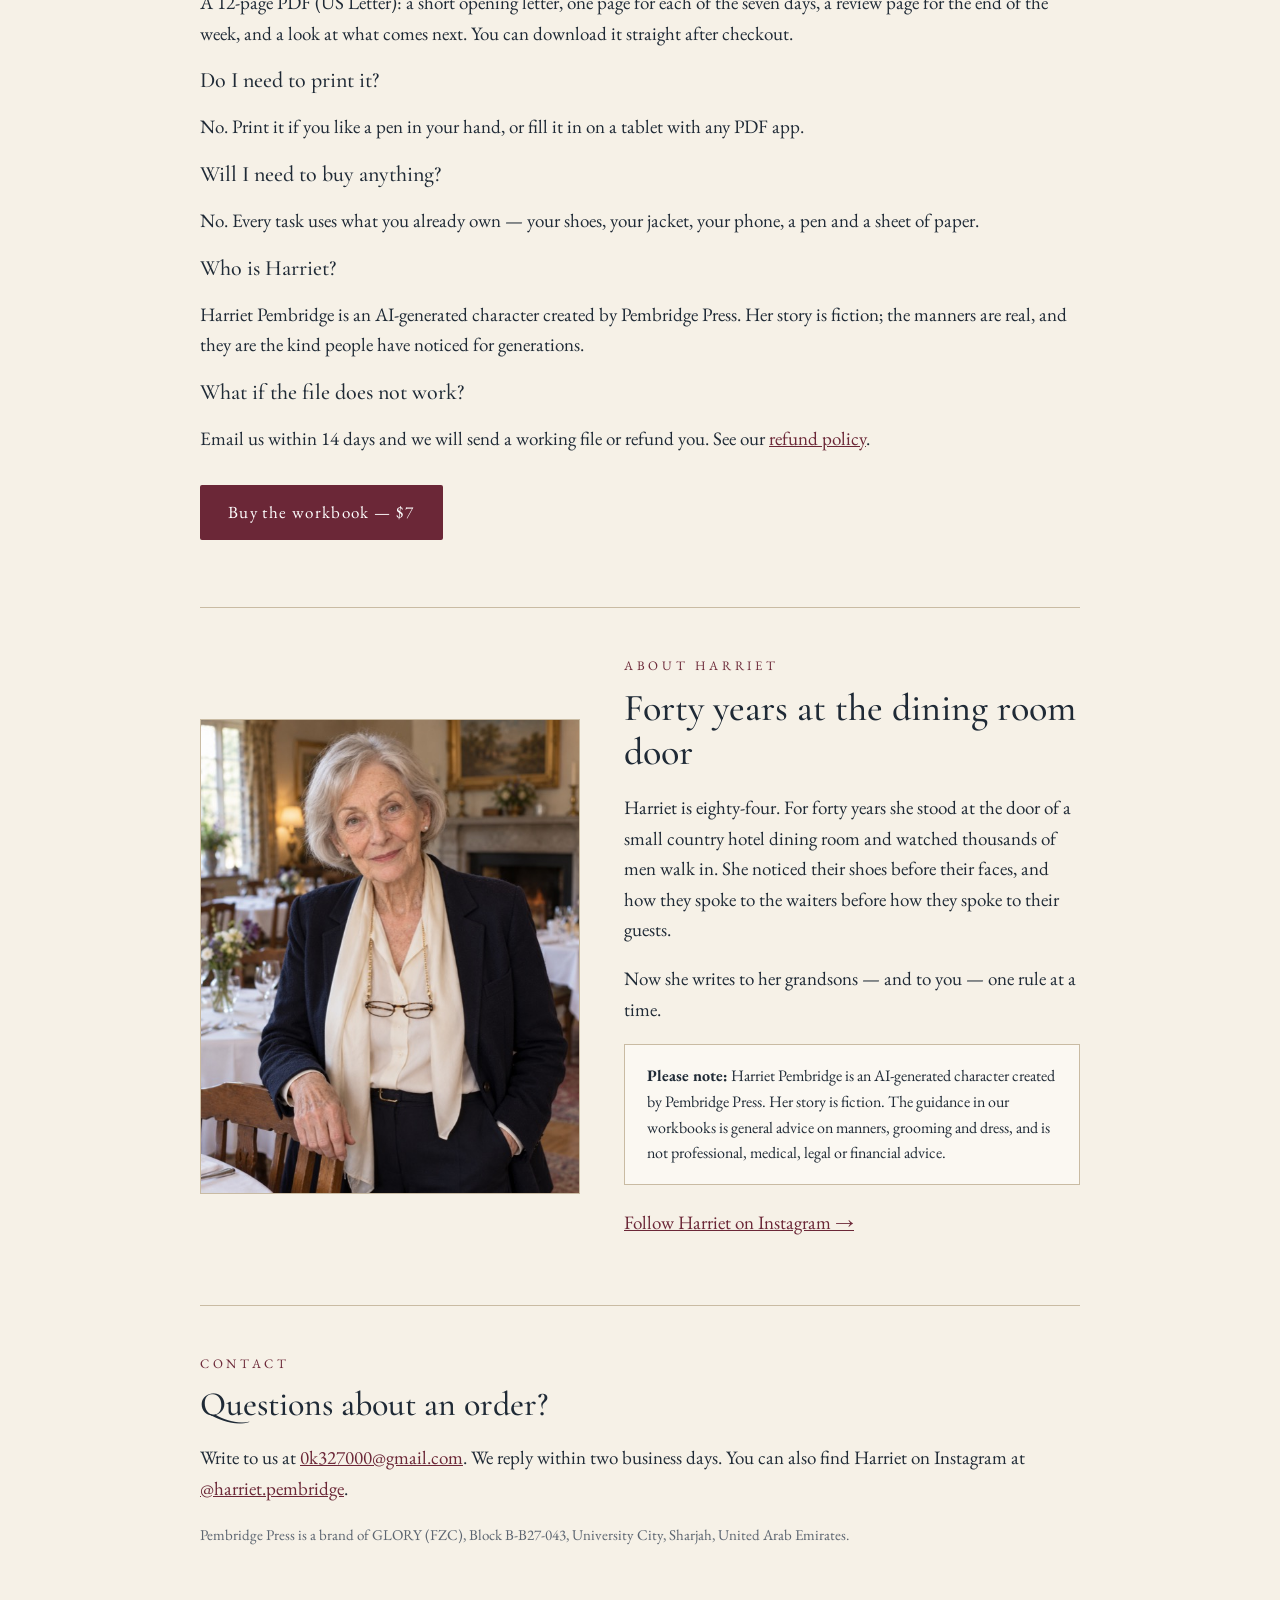
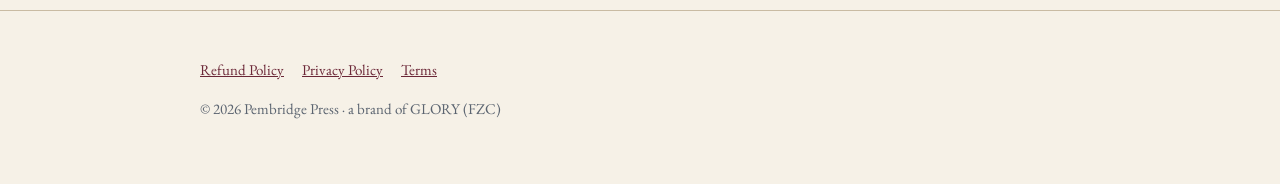
==== commit 957babbc: "Replace FIRSTWEEK code with Payhip upgrade discount note Co-Authored-By: Claude Opus 5.5 <noreply@an" ====
--- a/index.html
+++ b/index.html
@@ -69,7 +69,7 @@
         <h2 style="font-size:38px">Ninety Days to a Gentleman</h2>
         <p class="price">$27 <span style="font-size:18px;color:var(--soft)">· PDF, 115 pages</span></p>
         <p>The whole season, one small rule a day: the first week, your wardrobe, the table, conversation, hosting a dinner of your own, character — and finally ten rules you write for yourself. A review page closes every week.</p>
-        <p class="note" style="margin-top:0">Already have The First Seven Days? Use the code <b>FIRSTWEEK</b> for $7 off.</p>
+        <p class="note" style="margin-top:0">Already have The First Seven Days? Your receipt email holds $7 off.</p>
         <a class="button buy-full" href="https://payhip.com/b/mu5NZ">Buy the complete workbook — $27</a>
       </div>
     </div>
